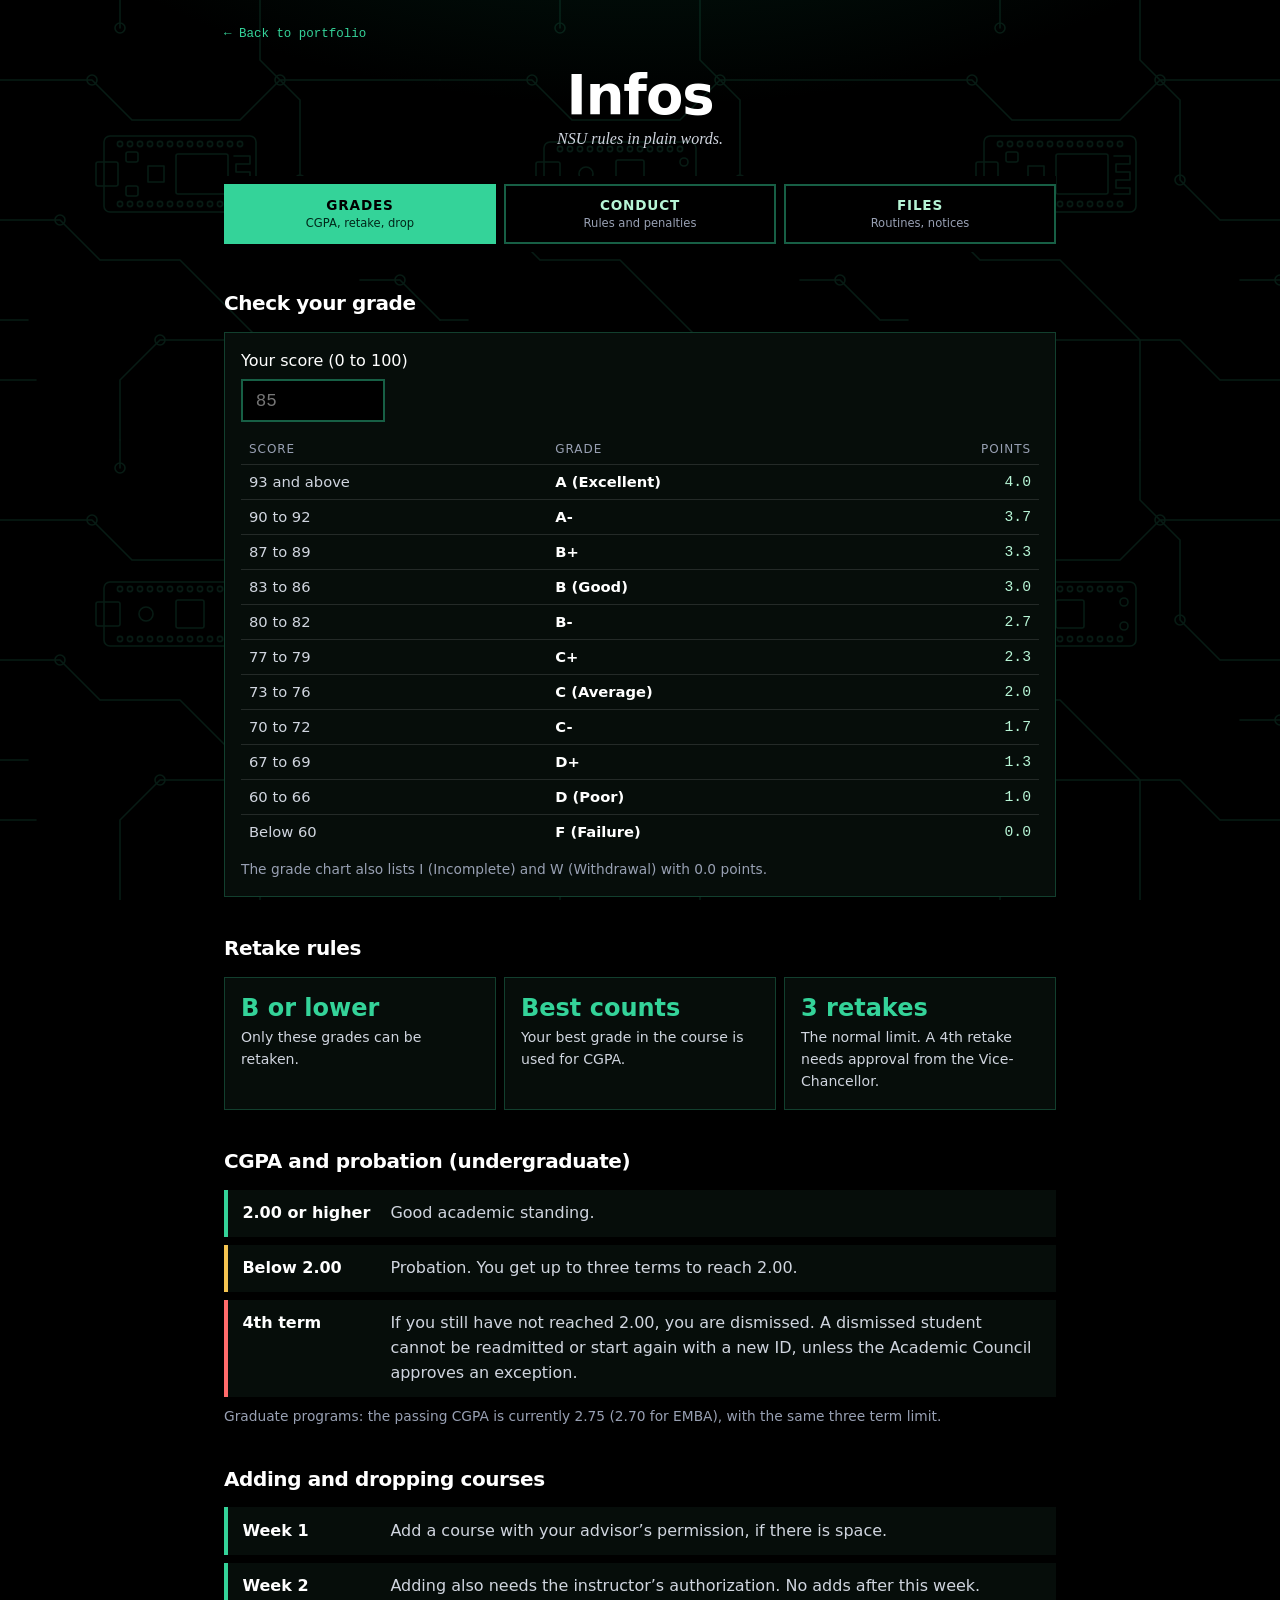
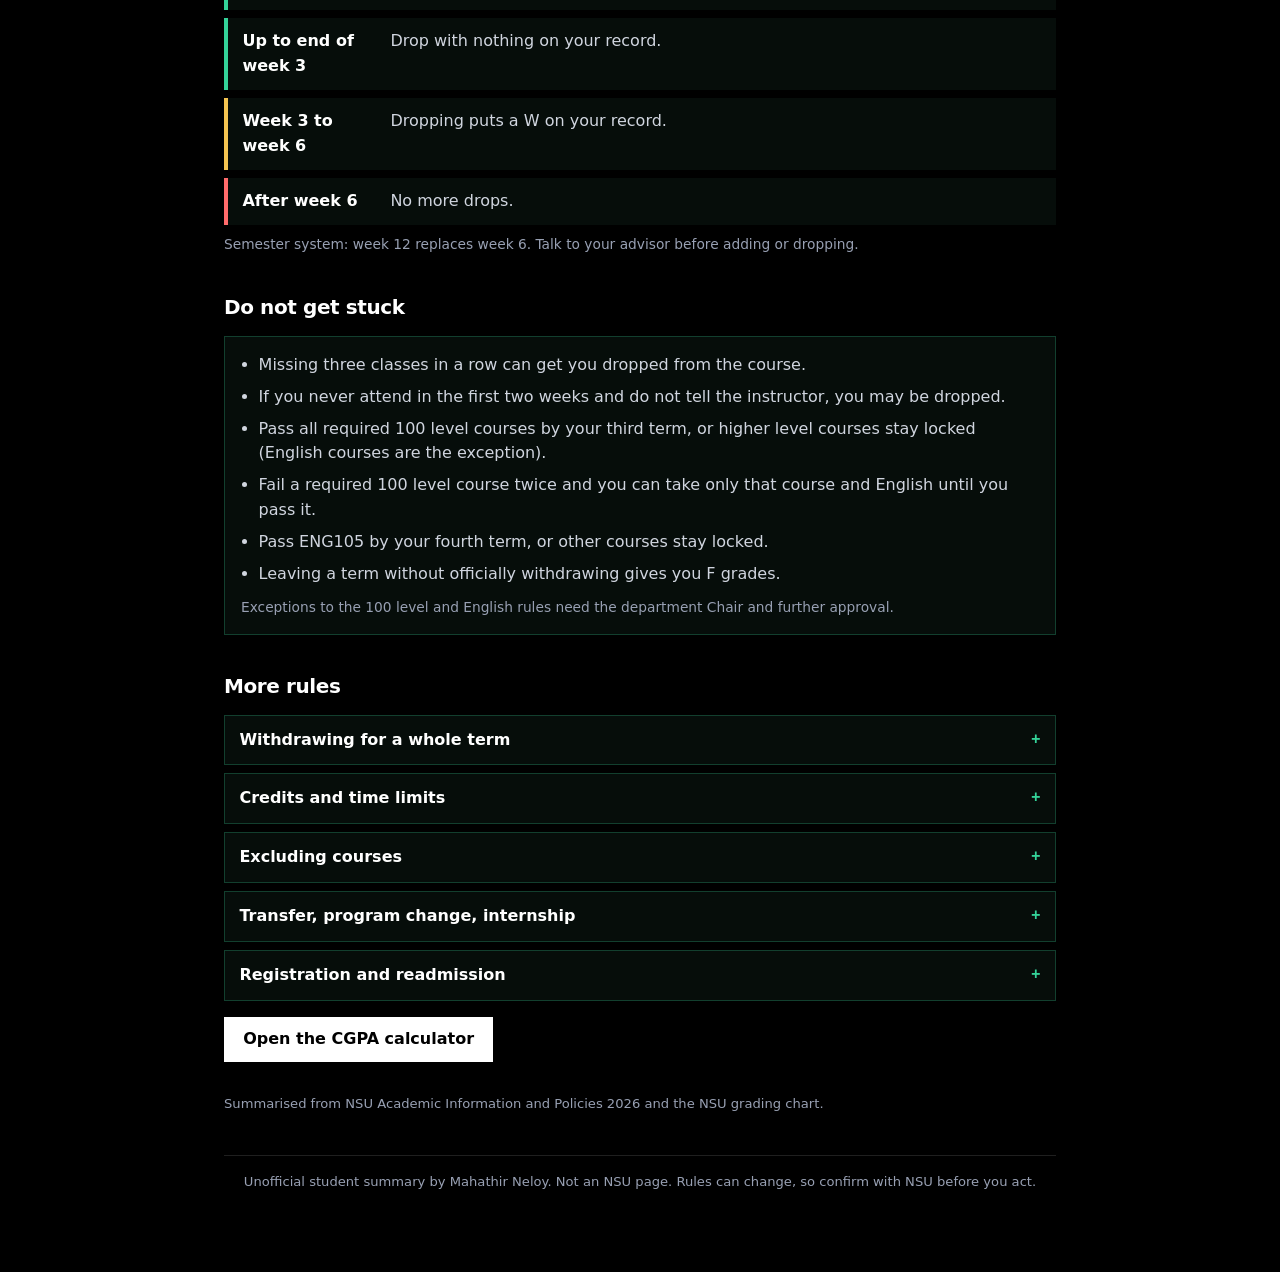
==== infos.html @ beae8916 "Add files via upload" ====
<!DOCTYPE html>
<html lang="en"><head><meta charset="UTF-8"><meta http-equiv="Content-Security-Policy" content="default-src 'self'; script-src 'self' 'unsafe-inline'; style-src 'self' 'unsafe-inline' https://fonts.googleapis.com; font-src https://fonts.gstatic.com; img-src 'self' data: blob:; connect-src 'self'; base-uri 'self'; form-action 'self'; object-src 'none'"><meta name="referrer" content="strict-origin-when-cross-origin"><script>if(top!==self){try{top.location.href=self.location.href}catch(e){document.documentElement.style.display='none'}}</script><meta name="viewport" content="width=device-width, initial-scale=1.0, viewport-fit=cover">
<title>NSU Grading, Retake Policy &amp; Code of Conduct | Infos</title>
<meta name="description" content="NSU grading system, retake policy, probation, course drop rules and the student Code of Conduct in plain words. Unofficial student summary.">
<link rel="canonical" href="https://mahathirjneloy.github.io/infos.html"><meta property="og:type" content="website"><meta property="og:url" content="https://mahathirjneloy.github.io/infos.html"><meta property="og:title" content="Infos | Mahathir Neloy"><meta property="og:description" content="NSU grading system, retake policy, probation, course drop rules and the student Code of Conduct in plain words. Unofficial student summary.">
<link rel="icon" type="image/svg+xml" href="data:image/svg+xml,<svg xmlns='http://www.w3.org/2000/svg' viewBox='0 0 32 32'><rect width='32' height='32' rx='9' fill='%23000'/><rect x='1' y='1' width='30' height='30' rx='8' fill='none' stroke='%2310b981' stroke-width='2'/><text x='16' y='21' font-family='system-ui,sans-serif' font-weight='700' font-size='12' fill='%23b7f5d6' text-anchor='middle'>MJ</text></svg>">
<link rel="preconnect" href="https://fonts.googleapis.com"><link rel="preconnect" href="https://fonts.gstatic.com" crossorigin>
<link rel="preload" as="style" href="https://fonts.googleapis.com/css2?family=Outfit:wght@300;400;500;600&family=JetBrains+Mono:wght@400;500&display=swap" onload="this.onload=null;this.rel='stylesheet'"><noscript><link rel="stylesheet" href="https://fonts.googleapis.com/css2?family=Outfit:wght@300;400;500;600&family=JetBrains+Mono:wght@400;500&display=swap"></noscript>
<style>
:root{--b1:#b7f5d6;--b3:#34d399;--line:rgba(255,255,255,.12);--mut:#98a0b3;--txt:#d0d5df;--mono:'JetBrains Mono',monospace}
*{box-sizing:border-box;margin:0}
[hidden]{display:none!important}
body{background:#000;color:var(--txt);font-family:'Outfit',system-ui,sans-serif;min-height:100vh;line-height:1.55;padding:1.25rem max(1rem,env(safe-area-inset-right)) 5rem max(1rem,env(safe-area-inset-left));background-image:radial-gradient(60rem 30rem at 50% -8%,rgba(5,66,44,.5),transparent 70%)}
.wrap{width:100%;max-width:52rem;margin:0 auto}
a{color:var(--b3)}
.back{display:inline-block;font:.78rem var(--mono);text-decoration:none}
header{text-align:center;margin:1.25rem 0 1.5rem}
h1{font-size:clamp(2.2rem,8vw,3.4rem);color:#fff;line-height:1.15}
h2{font-size:1.25rem;color:#fff;margin:2.25rem 0 .8rem}
h3{font-size:.95rem;color:#fff}
.menu{display:grid;grid-template-columns:repeat(3,minmax(0,1fr));gap:.5rem;position:sticky;top:0;z-index:20;background:#000;padding:.5rem 0}
.menu a{display:flex;flex-direction:column;align-items:center;text-align:center;gap:.15rem;padding:.7rem .3rem;border:2px solid rgba(52,211,153,.45);text-decoration:none;color:var(--b1)}
.menu b{font:700 .85rem var(--hd,system-ui);text-transform:uppercase;letter-spacing:.06em}
.menu small{font-size:.72rem;line-height:1.3;color:var(--mut)}
.menu a[aria-current="true"]{background:var(--b3);border-color:var(--b3);color:#000}
.menu a[aria-current="true"] small{color:#00281a}
.sec{scroll-margin-top:6rem}
.block{background:#060d0a;border:1px solid rgba(52,211,153,.25);padding:1rem}
.src{margin-top:2rem;font-size:.82rem;color:var(--mut)}
.small{font-size:.86rem;color:var(--mut);margin-top:.6rem}
.check{display:flex;flex-wrap:wrap;align-items:center;justify-content:space-between;gap:.8rem}
.check label{display:flex;flex-direction:column;gap:.35rem;font-weight:500;color:#fff}
.check input,#find{background:#000;color:#fff;border:2px solid rgba(52,211,153,.45);padding:.6rem .8rem;font:500 1.1rem var(--mono);width:9rem;outline:0}
.check output{font:700 2.4rem var(--hd,system-ui);color:var(--b3);min-height:3.6rem;text-align:right}
.check output small{display:block;font:500 .85rem var(--mono);color:var(--mut)}
table{width:100%;border-collapse:collapse;margin-top:.75rem;font-size:.92rem}
th{text-align:left;font-weight:500;color:var(--mut);font-size:.75rem;text-transform:uppercase;letter-spacing:.08em;padding:.35rem .5rem}
td{padding:.35rem .5rem;border-top:1px solid var(--line)}
td:nth-child(2){font-weight:600;color:#fff}th:last-child,td:last-child{text-align:right}td:last-child{color:var(--b1);font-family:var(--mono)}
tr.hit td{background:rgba(52,211,153,.22)}
.trio{display:grid;grid-template-columns:repeat(3,minmax(0,1fr));gap:.5rem}
.trio div{display:flex;flex-direction:column;gap:.3rem}
.trio b{font:700 1.5rem/1.2 var(--hd,system-ui);color:var(--b3)}
.trio span{font-size:.88rem}
.steps{list-style:none;padding:0;display:grid;gap:.5rem}
.steps li{display:grid;grid-template-columns:8.5rem minmax(0,1fr);gap:.75rem;padding:.7rem .9rem;background:#060d0a;border-left:4px solid var(--b3)}
.steps li.warn{border-left-color:#f5c451}.steps li.stop{border-left-color:#ff6b6b}
.steps b{color:#fff;font-weight:600}
ul.plain{padding-left:1.1rem;display:grid;gap:.45rem}
details{border:1px solid rgba(52,211,153,.25);background:#060d0a;margin-top:.5rem}
summary{cursor:pointer;padding:.75rem .9rem;color:#fff;font-weight:600;list-style:none;display:flex;justify-content:space-between;gap:1rem}
summary::-webkit-details-marker{display:none}
summary::after{content:'+';color:var(--b3);font-family:var(--mono)}
details[open]>summary::after{content:'\2212'}
.in{padding:0 .9rem .9rem}
.rule{padding:.7rem 0;border-top:1px solid var(--line)}
.rule p{color:#fff;font-size:.93rem}
.pen{display:flex;flex-wrap:wrap;gap:.35rem;margin-top:.4rem}
.pen span{font-size:.8rem;padding:.15rem .5rem;border:1px solid var(--line);background:#000}
.pen i{font-style:normal;color:var(--b3);font-family:var(--mono);font-size:.72rem;margin-right:.35rem}
.pen .ex{border-color:#ff6b6b;color:#ffb3b3}
#find{width:100%;font-size:16px;margin-top:1rem}
.grouph{font-size:.78rem;text-transform:uppercase;letter-spacing:.12em;color:var(--b3);margin:1.4rem 0 .1rem}
.file{display:flex;justify-content:space-between;align-items:center;gap:1rem;padding:.9rem 1rem;margin-top:.5rem;text-decoration:none;color:inherit}
.file b{display:block;color:#fff;overflow-wrap:anywhere}
.file small{color:var(--mut);font:.75rem var(--mono)}
.file em{font-style:normal;color:var(--b3);font-weight:600;white-space:nowrap}
.go2{display:inline-block;margin-top:1rem;padding:.65rem 1.2rem;background:#fff;color:#000;font-weight:700;text-decoration:none}
footer{margin-top:2.5rem;padding-top:1rem;border-top:1px solid var(--line);font-size:.82rem;color:var(--mut);text-align:center}
@media(max-width:560px){.trio{grid-template-columns:1fr}.steps li{grid-template-columns:1fr;gap:.1rem}.menu small{display:none}}
</style><link rel="stylesheet" href="theme.css"><link rel="preload" as="style" href="https://fonts.googleapis.com/css2?family=Montserrat:wght@500;700;800&family=Noto+Serif:ital,wght@1,400&display=swap" onload="this.onload=null;this.rel='stylesheet'"><noscript><link rel="stylesheet" href="https://fonts.googleapis.com/css2?family=Montserrat:wght@500;700;800&family=Noto+Serif:ital,wght@1,400&display=swap"></noscript><style id="totop-css">#totop{position:fixed;right:max(1.25rem,env(safe-area-inset-right));bottom:max(1.25rem,env(safe-area-inset-bottom));z-index:50;width:2.9rem;height:2.9rem;display:flex;align-items:center;justify-content:center;padding:0;background:#060d0a;color:#b7f5d6;border:2px solid rgba(52,211,153,.6);cursor:pointer;opacity:0;visibility:hidden;transform:translateY(10px);transition:opacity .25s,transform .25s,visibility .25s,background .2s,color .2s,border-color .2s}#totop.on{opacity:1;visibility:visible;transform:none}#totop:hover,#totop:focus-visible{background:#34d399;border-color:#34d399;color:#000;outline:none}#totop svg{width:1.2rem;height:1.2rem;display:block}</style><meta name="generator" content="infos-1"></head><body>
<div class="wrap">
<a class="back" href="index.html">&larr; Back to portfolio</a>
<header><h1>Infos</h1><p>NSU rules in plain words.</p></header>
<nav class="menu" aria-label="Choose a topic"><a href="#grades"><b>Grades</b><small>CGPA, retake, drop</small></a><a href="#conduct"><b>Conduct</b><small>Rules and penalties</small></a><a href="#files"><b>Files</b><small>Routines, notices</small></a></nav>
<main><section class="sec" id="grades"><h2>Check your grade</h2><div class="block"><div class="check"><label>Your score (0 to 100)<input id="score" type="number" inputmode="numeric" min="0" max="100" step="1" placeholder="85"></label><output id="out" for="score"></output></div><table id="gt"><thead><tr><th>Score</th><th>Grade</th><th>Points</th></tr></thead><tbody><tr data-min="93"><td>93 and above</td><td>A (Excellent)</td><td>4.0</td></tr><tr data-min="90"><td>90 to 92</td><td>A-</td><td>3.7</td></tr><tr data-min="87"><td>87 to 89</td><td>B+</td><td>3.3</td></tr><tr data-min="83"><td>83 to 86</td><td>B (Good)</td><td>3.0</td></tr><tr data-min="80"><td>80 to 82</td><td>B-</td><td>2.7</td></tr><tr data-min="77"><td>77 to 79</td><td>C+</td><td>2.3</td></tr><tr data-min="73"><td>73 to 76</td><td>C (Average)</td><td>2.0</td></tr><tr data-min="70"><td>70 to 72</td><td>C-</td><td>1.7</td></tr><tr data-min="67"><td>67 to 69</td><td>D+</td><td>1.3</td></tr><tr data-min="60"><td>60 to 66</td><td>D (Poor)</td><td>1.0</td></tr><tr data-min="0"><td>Below 60</td><td>F (Failure)</td><td>0.0</td></tr></tbody></table><p class="small">The grade chart also lists I (Incomplete) and W (Withdrawal) with 0.0 points.</p></div><h2>Retake rules</h2><div class="trio"><div class="block"><b>B or lower</b><span>Only these grades can be retaken.</span></div><div class="block"><b>Best counts</b><span>Your best grade in the course is used for CGPA.</span></div><div class="block"><b>3 retakes</b><span>The normal limit. A 4th retake needs approval from the Vice-Chancellor.</span></div></div><h2>CGPA and probation (undergraduate)</h2><ul class="steps"><li><b>2.00 or higher</b><span>Good academic standing.</span></li><li class="warn"><b>Below 2.00</b><span>Probation. You get up to three terms to reach 2.00.</span></li><li class="stop"><b>4th term</b><span>If you still have not reached 2.00, you are dismissed. A dismissed student cannot be readmitted or start again with a new ID, unless the Academic Council approves an exception.</span></li></ul><p class="small">Graduate programs: the passing CGPA is currently 2.75 (2.70 for EMBA), with the same three term limit.</p><h2>Adding and dropping courses</h2><ul class="steps"><li><b>Week 1</b><span>Add a course with your advisor’s permission, if there is space.</span></li><li><b>Week 2</b><span>Adding also needs the instructor’s authorization. No adds after this week.</span></li><li><b>Up to end of week 3</b><span>Drop with nothing on your record.</span></li><li class="warn"><b>Week 3 to week 6</b><span>Dropping puts a W on your record.</span></li><li class="stop"><b>After week 6</b><span>No more drops.</span></li></ul><p class="small">Semester system: week 12 replaces week 6. Talk to your advisor before adding or dropping.</p><h2>Do not get stuck</h2><div class="block"><ul class="plain"><li>Missing three classes in a row can get you dropped from the course.</li><li>If you never attend in the first two weeks and do not tell the instructor, you may be dropped.</li><li>Pass all required 100 level courses by your third term, or higher level courses stay locked (English courses are the exception).</li><li>Fail a required 100 level course twice and you can take only that course and English until you pass it.</li><li>Pass ENG105 by your fourth term, or other courses stay locked.</li><li>Leaving a term without officially withdrawing gives you F grades.</li></ul><p class="small">Exceptions to the 100 level and English rules need the department Chair and further approval.</p></div><h2>More rules</h2><details><summary>Withdrawing for a whole term</summary><div class="in"><ul class="plain"><li>Contact the Office of the Registrar. Telling an instructor is not enough.</li><li>Not allowed after week 6 (week 12 in a semester), except for verified non-academic hardship approved by the department Chair.</li></ul></div></details><details><summary>Credits and time limits</summary><div class="in"><ul class="plain"><li>Full time: at least 12 credits per trimester (15 per semester).</li><li>Taking more than the regular load needs written permission.</li><li>Finish an undergraduate degree within 6 years and a graduate degree within 4. Exceptions need the Academic Council.</li><li>Class standing by credits earned: 0 to 30 Freshman, 31 to 60 Sophomore, 61 to 90 Junior, over 90 Senior.</li></ul></div></details><details><summary>Excluding courses</summary><div class="in"><ul class="plain"><li>Only after completing 80% of required credits.</li><li>Core courses cannot be excluded.</li><li>Not allowed for raising CGPA to avoid probation, change department or get financial aid.</li><li>After changing program, courses the new program does not require can be excluded.</li></ul></div></details><details><summary>Transfer, program change, internship</summary><div class="in"><ul class="plain"><li>Up to 50% of credit earned elsewhere can transfer, only for grade C or above. Transferred grades do not count in CGPA.</li><li>To change program, in general raise CGPA to 3.00 in 3 terms and complete 27 credits in your current program, then apply to the department Chair.</li><li>Internship needs at least 100 credits. No other courses during it.</li></ul></div></details><details><summary>Registration and readmission</summary><div class="in"><ul class="plain"><li>Late registration needs the department Chair’s permission and a late fee.</li><li>In good standing but missed two terms in a row without notice? You must apply for readmission.</li></ul></div></details><a class="go2" href="nsu.html">Open the CGPA calculator</a><p class="src">Summarised from NSU Academic Information and Policies 2026 and the NSU grading chart.</p></section>
<section class="sec" id="conduct"><h2>The penalties</h2><div class="block"><ul class="plain"><li><b>Verbal warning:</b> goes in your file.</li><li><b>Written warning + guardian called:</b> final warning, you and your guardian sign a bond.</li><li><b>Loss of privilege:</b> a service or activity is taken away for a while.</li><li><b>Fine</b>, and <b>restitution</b> (paying for damage or loss).</li><li><b>Disciplinary probation:</b> you keep studying, but another violation can bring harsher action. Awards or financial aid may be affected.</li><li><b>Suspension:</b> for example up to 2 semesters. A temporary one can start at once if someone is seen as a threat, and returning to campus during it can lead to dismissal or expulsion.</li><li><b>Expulsion:</b> permanent, needs Vice-Chancellor approval, and shows on your transcript.</li></ul></div><h2>What is not allowed</h2><p>Tap a topic. The labels show the penalty for the 1st, 2nd and 3rd time.</p><p class="small">These are guideline maximums. Past offences count, each case is judged separately, penalties can be reduced, and unlisted acts can still be punished.</p><input id="find" type="search" placeholder="Search: smoking, ID, plagiarism..." aria-label="Search the rules" hidden><p id="none" class="small" hidden>Nothing found. Try another word.</p><div class="grp2"><h3 class="grouph">Classes and exams</h3><details class="cat"><summary>Cheating, copying and plagiarism</summary><div class="in"><div class="rule"><p>Cheating, helping others cheat, faking data, plagiarism (also reusing your own old work without permission), or sharing and selling exams or assignments.</p><div class="pen"><span><i>1st</i>F for that work or the whole course, or sent to the Proctor, who decides</span></div></div><div class="rule"><p>Helping current students with assignments or exams for a course you already completed, paid or free (if sent to the Proctor).</p><div class="pen"><span><i>1st</i>Written warning + guardian called + fine up to BDT 20,000</span><span><i>2nd</i>Suspension + fine up to BDT 30,000</span></div></div></div></details><details class="cat"><summary>Disrupting university activities</summary><div class="in"><div class="rule"><p>Blocking or disturbing classes, exams, events or office work, on or off campus, including online.</p><div class="pen"><span><i>1st</i>Written warning + guardian called</span><span><i>2nd</i>Suspension</span><span class="ex"><i>3rd</i>Expulsion</span></div></div></div></details><details class="cat"><summary>Disobeying officials and restricted areas</summary><div class="in"><div class="rule"><p>Ignoring, resisting or arguing aggressively with a university official’s instructions.</p><div class="pen"><span><i>1st</i>Written warning + guardian called</span><span><i>2nd</i>Fine up to BDT 10,000</span><span><i>3rd</i>Suspension</span></div></div><div class="rule"><p>Entering places you are not allowed in, such as faculty or staff areas, or another gender’s lounge or toilet.</p><div class="pen"><span><i>1st</i>Written warning</span><span><i>2nd</i>Fine up to BDT 10,000</span><span><i>3rd</i>Suspension</span></div></div></div></details></div><div class="grp2"><h3 class="grouph">Respect and online behaviour</h3><details class="cat"><summary>Sexual harassment</summary><div class="in"><div class="rule"><p>Unwanted advances or touching, sexual comments, jokes, rumours, messages or material, in person or online.</p><div class="pen"><span><i>1st</i>Guardian called + suspension (extreme cases: handed to law enforcement)</span><span class="ex"><i>2nd</i>Expulsion</span></div></div><div class="rule"><p>Secretly recording private talk or body parts to threaten someone.</p><div class="pen"><span><i>1st</i>Guardian called + suspension (extreme cases: handed to law enforcement)</span></div></div></div></details><details class="cat"><summary>Physical abuse</summary><div class="in"><div class="rule"><p>Hitting, pushing, restraining, raising a fist or otherwise hurting or threatening someone physically.</p><div class="pen"><span><i>1st</i>Guardian called + suspension</span><span class="ex"><i>2nd</i>Expulsion</span></div></div></div></details><details class="cat"><summary>Threats and pressure</summary><div class="in"><div class="rule"><p>Threats or undue pressure (including on social media), gathering support for rebellious activity, or disrupting NSU by force.</p><div class="pen"><span><i>1st</i>Guardian called + suspension</span><span class="ex"><i>2nd</i>Expulsion</span></div></div></div></details><details class="cat"><summary>Intolerance</summary><div class="in"><div class="rule"><p>Serious disrespect over gender, race, religion, class, politics, caste or position.</p><div class="pen"><span><i>1st</i>Written warning + guardian called</span><span><i>2nd</i>Suspension</span><span class="ex"><i>3rd</i>Expulsion</span></div></div></div></details><details class="cat"><summary>Indecency, abusive language and cruelty</summary><div class="in"><div class="rule"><p>Offensive or obscene language or pictures, trolling, stalking, cyber-bullying.</p><div class="pen"><span><i>1st</i>Written warning</span><span><i>2nd</i>Fine up to BDT 5,000</span><span><i>3rd</i>Suspension</span></div></div><div class="rule"><p>Sexual behaviour or public displays of affection on campus.</p><div class="pen"><span><i>1st</i>Suspension</span><span class="ex"><i>2nd</i>Expulsion</span></div></div><div class="rule"><p>Indecent exposure.</p><div class="pen"><span><i>1st</i>Verbal warning</span><span><i>2nd</i>Written warning</span><span><i>3rd</i>Fine up to BDT 5,000</span></div></div><div class="rule"><p>Cruelty to people or animals.</p><div class="pen"><span><i>1st</i>Written warning</span><span><i>2nd</i>Suspension</span><span class="ex"><i>3rd</i>Expulsion</span></div></div></div></details><details class="cat"><summary>Posts about NSU, its name and money collection</summary><div class="in"><div class="rule"><p>Trying to damage NSU’s reputation or disrupt it, online or offline.</p><div class="pen"><span class="ex"><i>1st</i>Expulsion</span></div></div><div class="rule"><p>Spreading messages that defame, demean or provoke members of the university.</p><div class="pen"><span><i>1st</i>Suspension</span><span class="ex"><i>2nd</i>Expulsion</span></div></div><div class="rule"><p>Public social media posts or comments that demean faculty, officials or NSU.</p><div class="pen"><span><i>1st</i>Suspension + fine up to BDT 10,000</span><span><i>2nd</i>Suspension + fine up to BDT 20,000</span><span class="ex"><i>3rd</i>Expulsion</span></div></div><div class="rule"><p>Using NSU’s name or logo in a way that benefits students or alumni, without approval.</p><div class="pen"><span><i>1st</i>Suspension + pay back losses</span><span class="ex"><i>2nd</i>Expulsion</span></div></div><div class="rule"><p>Collecting money or donations from students, alumni or staff without written approval.</p><div class="pen"><span><i>1st</i>Suspension + pay back losses</span><span class="ex"><i>2nd</i>Expulsion</span></div></div><div class="rule"><p>Supporting extremism, terrorism or activity against the state and its laws.</p><div class="pen"><span class="ex"><i>1st</i>Expulsion + handed to law enforcement</span></div></div></div></details><details class="cat"><summary>Leaks and interference</summary><div class="in"><div class="rule"><p>Sharing or posting leaked or unofficial announcements and documents that NSU has not officially shared with students.</p><div class="pen"><span><i>1st</i>Suspension</span><span class="ex"><i>2nd</i>Expulsion</span></div></div><div class="rule"><p>Interfering with the admission process.</p><div class="pen"><span><i>1st</i>Suspension</span><span class="ex"><i>2nd</i>Expulsion</span></div></div></div></details></div><div class="grp2"><h3 class="grouph">Safety and substances</h3><details class="cat"><summary>Smoking and vaping</summary><div class="in"><div class="rule"><p>Smoking or vaping on campus.</p><div class="pen"><span><i>1st</i>Fine BDT 500</span><span><i>2nd</i>Fine BDT 3,000 + written warning</span><span><i>3rd</i>Suspension</span></div></div><div class="rule"><p>Carrying cigarettes, vapes or things that can start a fire.</p><div class="pen"><span><i>1st</i>Item seized + verbal warning</span><span><i>2nd</i>Written warning + guardian called</span></div></div><div class="rule"><p>Smoking close to campus.</p><div class="pen"><span><i>1st</i>Verbal warning</span><span><i>2nd</i>Written warning</span><span><i>3rd</i>Fine BDT 500</span></div></div></div></details><details class="cat"><summary>Drugs and alcohol</summary><div class="in"><div class="rule"><p>Drinking or using drugs on campus.</p><div class="pen"><span class="ex"><i>1st</i>Expulsion</span></div></div><div class="rule"><p>Being on campus under the influence.</p><div class="pen"><span><i>1st</i>Fine up to BDT 25,000 + guardian called + suspension</span><span class="ex"><i>2nd</i>Expulsion</span></div></div><div class="rule"><p>Making, selling, delivering or having them (extreme cases: handed to law enforcement).</p><div class="pen"><span><i>1st</i>Guardian called + suspension</span><span class="ex"><i>2nd</i>Expulsion</span></div></div></div></details><details class="cat"><summary>Weapons, explosives and fire items</summary><div class="in"><div class="rule"><p>Using firearms, explosives, hazardous chemicals or unauthorised fireworks.</p><div class="pen"><span class="ex"><i>1st</i>Expulsion + item seized</span></div></div><div class="rule"><p>Having arms, explosives, fireworks or hazardous chemicals.</p><div class="pen"><span><i>1st</i>Guardian called + suspension + item seized</span><span class="ex"><i>2nd</i>Expulsion</span></div></div><div class="rule"><p>Having knives, sharp objects, sticks or anything that can injure (severe cases: handed to law enforcement). Lighters and matches are also banned items.</p><div class="pen"><span><i>1st</i>Written warning + guardian called + item seized</span><span><i>2nd</i>Suspension</span><span class="ex"><i>3rd</i>Expulsion</span></div></div></div></details><details class="cat"><summary>Night stay</summary><div class="in"><div class="rule"><p>Staying late at night without permission from the Vice-Chancellor’s office and parents’ consent.</p><div class="pen"><span><i>1st</i>Guardian called + suspension</span><span class="ex"><i>2nd</i>Expulsion</span></div></div></div></details></div><div class="grp2"><h3 class="grouph">ID card, security and honesty</h3><details class="cat"><summary>ID card attendance</summary><div class="in"><div class="rule"><p>Giving proxy attendance for an absent student.</p><div class="pen"><span><i>1st</i>Fine up to BDT 5,000 + written warning</span><span><i>2nd</i>Guardian called + suspension</span><span class="ex"><i>3rd</i>Expulsion</span></div></div><div class="rule"><p>Handing your ID to someone for proxy attendance.</p><div class="pen"><span><i>1st</i>Fine up to BDT 10,000 + written warning</span><span class="ex"><i>2nd</i>Expulsion</span></div></div></div></details><details class="cat"><summary>Fake or shared ID</summary><div class="in"><div class="rule"><p>Duplicating your own ID.</p><div class="pen"><span><i>1st</i>Fine up to BDT 10,000</span><span><i>2nd</i>Guardian called + suspension</span></div></div><div class="rule"><p>Helping an outsider get in.</p><div class="pen"><span><i>1st</i>Fine up to BDT 25,000 (outsider handed to law enforcement)</span><span><i>2nd</i>Guardian called + suspension</span></div></div><div class="rule"><p>Making an ID so an outsider can get in.</p><div class="pen"><span><i>1st</i>Fine up to BDT 35,000 (outsider handed to law enforcement)</span><span><i>2nd</i>Guardian called + suspension</span></div></div><div class="rule"><p>Helping another current student get in unlawfully.</p><div class="pen"><span><i>1st</i>Fine up to BDT 5,000</span><span><i>2nd</i>Written warning</span><span><i>3rd</i>Guardian called + suspension</span></div></div><div class="rule"><p>Making an ID for another current student to get in.</p><div class="pen"><span><i>1st</i>Fine up to BDT 25,000</span><span><i>2nd</i>Written warning</span><span><i>3rd</i>Guardian called + suspension</span></div></div><div class="rule"><p>Renting your ID, original or copy.</p><div class="pen"><span class="ex"><i>1st</i>Expulsion</span></div></div></div></details><details class="cat"><summary>Security checks and parking</summary><div class="in"><div class="rule"><p>Refusing security checks, misbehaving, or not showing your ID or parking card.</p><div class="pen"><span><i>1st</i>Verbal warning</span><span><i>2nd</i>Written warning + guardian called</span><span><i>3rd</i>Suspension</span></div></div><div class="rule"><p>Breaking parking or speed rules, or misbehaving in the parking area.</p><div class="pen"><span><i>1st</i>Fine BDT 100 + parking card held 3 days</span><span><i>2nd</i>Written warning</span><span><i>3rd</i>Guardian called</span></div></div><div class="rule"><p>Trying to bring unauthorised visitors in through parking.</p><div class="pen"><span><i>1st</i>Fine up to BDT 25,000</span><span><i>2nd</i>Suspension</span><span class="ex"><i>3rd</i>Expulsion</span></div></div></div></details><details class="cat"><summary>Lies and forgery</summary><div class="in"><div class="rule"><p>Forging or misusing university documents, records or funds.</p><div class="pen"><span class="ex"><i>1st</i>Expulsion + pay back losses</span></div></div><div class="rule"><p>False statements or complaints against others.</p><div class="pen"><span><i>1st</i>Guardian called + suspension</span><span class="ex"><i>2nd</i>Expulsion</span></div></div><div class="rule"><p>Fake guardian, fake medical papers or other false information.</p><div class="pen"><span><i>1st</i>Fine up to BDT 25,000 + guardian called</span><span><i>2nd</i>Suspension</span><span class="ex"><i>3rd</i>Expulsion</span></div></div><div class="rule"><p>False information on academic matters, or falsifying academic data.</p><div class="pen"><span><i>1st</i>Guardian called + suspension</span><span class="ex"><i>2nd</i>Expulsion</span></div></div></div></details></div><div class="grp2"><h3 class="grouph">Property and money</h3><details class="cat"><summary>Property damage and hacking</summary><div class="in"><div class="rule"><p>Arson, or damaging property wilfully, maliciously or through negligence.</p><div class="pen"><span class="ex"><i>1st</i>Expulsion + pay for damage</span></div></div><div class="rule"><p>Reckless behaviour that damages property.</p><div class="pen"><span><i>1st</i>Guardian called + suspension + pay for damage + fine of double the value</span><span class="ex"><i>2nd</i>Expulsion + pay for damage</span></div></div><div class="rule"><p>Tampering with lifts, locks or equipment, or hacking NSU servers, sites, online classes or social pages.</p><div class="pen"><span><i>1st</i>Guardian called + written warning + pay for damage + fine of double the value</span><span><i>2nd</i>Suspension + pay for damage + fine of double the value</span></div></div></div></details><details class="cat"><summary>Theft</summary><div class="in"><div class="rule"><p>Misusing university money, equipment, materials or facilities.</p><div class="pen"><span class="ex"><i>1st</i>Expulsion + pay it back</span></div></div><div class="rule"><p>Having, storing or moving stolen goods.</p><div class="pen"><span><i>1st</i>Suspension + pay it back + fine of double the value</span><span class="ex"><i>2nd</i>Expulsion + pay it back</span></div></div><div class="rule"><p>Helping steal or hide university property.</p><div class="pen"><span><i>1st</i>Guardian called + suspension + fine of double the value</span><span class="ex"><i>2nd</i>Expulsion + pay it back</span></div></div><div class="rule"><p>Misusing sponsor or club money, or hiding the accounts.</p><div class="pen"><span><i>1st</i>Suspension + pay it back + fine of double the amount</span><span class="ex"><i>2nd</i>Expulsion + pay it back</span></div></div></div></details></div><div class="grp2"><h3 class="grouph">Clubs, events and TAs</h3><details class="cat"><summary>Promotions and sponsors</summary><div class="in"><div class="rule"><p>Promoting a business, commercial activity or cause without Proctor’s Office approval.</p><div class="pen"><span><i>1st</i>Written warning + fine up to BDT 100,000</span><span><i>2nd</i>Suspension</span><span class="ex"><i>3rd</i>Expulsion</span></div></div><div class="rule"><p>Ignoring the approved size or display area.</p><div class="pen"><span><i>1st</i>Written warning</span><span><i>2nd</i>Fine up to BDT 5,000</span><span><i>3rd</i>Fine up to BDT 10,000</span></div></div><div class="rule"><p>Club promotion without approval, or promotion that disturbs learning.</p><div class="pen"><span><i>1st</i>Proctor’s Office and Vice-Chancellor decide</span></div></div></div></details><details class="cat"><summary>Student clubs</summary><div class="in"><div class="rule"><p>Breaking university policy, or wrong or unapproved promotional material.</p><div class="pen"><span><i>1st</i>Proctor’s Office and Vice-Chancellor decide</span><span><i>2nd</i>Club suspended for one semester</span><span><i>3rd</i>Club suspended for one year</span></div></div><div class="rule"><p>A member who does not meet NSU requirements.</p><div class="pen"><span><i>1st</i>Written warning + fine up to BDT 10,000</span><span><i>2nd</i>Removed from the club</span><span><i>3rd</i>Banned from all clubs</span></div></div><div class="rule"><p>Former members or non members using the club room or joining activities.</p><div class="pen"><span><i>1st</i>Written warning + fine up to BDT 10,000</span><span><i>2nd</i>Banned from all clubs</span></div></div><div class="rule"><p>Members helping them get in or take part.</p><div class="pen"><span><i>1st</i>Written warning + fine up to BDT 10,000 + membership cancelled</span><span><i>2nd</i>Banned from all clubs</span><span><i>3rd</i>Club suspended for one semester + banned from all clubs</span></div></div><div class="rule"><p>Keeping the club room or event areas dirty.</p><div class="pen"><span><i>1st</i>Written warning</span><span><i>2nd</i>Those responsible and club leaders removed + club suspended for one semester</span><span><i>3rd</i>Club suspended for one year</span></div></div><div class="rule"><p>Leaving rubbish or used promo material after an event.</p><div class="pen"><span><i>1st</i>Written warning + fine up to BDT 1,000</span><span><i>2nd</i>Those responsible and club leaders removed + club suspended for one semester</span><span><i>3rd</i>Banned from all clubs</span></div></div><div class="rule"><p>Covering club room windows or doors.</p><div class="pen"><span><i>1st</i>Written warning</span><span><i>2nd</i>Club suspended for one semester</span><span><i>3rd</i>Club suspended for one year</span></div></div><div class="rule"><p>Offering membership to students on academic probation or with CGPA under 2.5.</p><div class="pen"><span><i>1st</i>Written warning</span><span><i>2nd</i>Those responsible and club leaders removed + club suspended for one semester</span><span><i>3rd</i>Club suspended for one year</span></div></div></div></details><details class="cat"><summary>Teaching assistants and consent forms</summary><div class="in"><div class="rule"><p>A TA doing unauthorised work or treating a student unfairly.</p><div class="pen"><span><i>1st</i>Written warning or TA contract ended</span><span><i>2nd</i>Suspension</span><span class="ex"><i>3rd</i>Expulsion</span></div></div><div class="rule"><p>Publicly complaining or causing unrest about something you agreed to on an official consent form.</p><div class="pen"><span><i>1st</i>Suspension</span><span class="ex"><i>2nd</i>Expulsion</span></div></div></div></details></div><h2>If something happens</h2><ul class="steps"><li><b>Complain</b><span>Go to the Proctor’s Office and file a written complaint on their form, or email the Proctor or an assistant proctor.</span></li><li><b>Notice</b><span>The accused student and guardian are told the charges in writing, in advance.</span></li><li><b>Hearing</b><span>You can explain and bring evidence and witnesses. Unknown witnesses do not count. If you do not appear, the case can be heard without you.</span></li><li class="warn"><b>Review</b><span>Apply in writing with your reasons within 10 calendar days of the decision notice. The Disciplinary Committee’s review decision is final.</span></li></ul><p class="src">Summarised from the NSU Code of Conduct for Students (2021 copy).</p></section>
<section class="sec" id="files"><h2>Routines and notices</h2><div id="list"></div><p id="empty" class="block" hidden>Nothing here yet.</p></section></main>
<footer>Unofficial student summary by Mahathir Neloy. Not an NSU page. Rules can change, so confirm with NSU before you act.</footer>
</div>
<script src="updates-data.js"></script>
<script>
(function(){
function $(i){return document.getElementById(i)}
function all(q){return Array.prototype.slice.call(document.querySelectorAll(q))}
var ids=['grades','conduct','files'];
function show(){var h=location.hash.slice(1);if(ids.indexOf(h)<0)h='grades';
 ids.forEach(function(i){$(i).hidden=i!==h});
 all('.menu a').forEach(function(a){a.setAttribute('aria-current',a.hash==='#'+h?'true':'false')})}
all('.menu a').forEach(function(a){a.addEventListener('click',function(ev){ev.preventDefault();history.replaceState(null,'',a.hash);show();scrollTo(0,0)})});
addEventListener('hashchange',show);show();
var rows=all('#gt tbody tr');
$('score').addEventListener('input',function(){var v=this.value,n=Number(v),o=$('out');o.textContent='';rows.forEach(function(r){r.className=''});
 if(v==='')return;var s=document.createElement('small');
 if(!(n>=0&&n<=100)||n%1){s.textContent='Enter a whole number, 0 to 100';o.appendChild(s);return}
 for(var i=0;i<rows.length;i++){if(n>=+rows[i].getAttribute('data-min')){var c=rows[i].cells;rows[i].className='hit';o.textContent=c[1].textContent.split(' ')[0];s.textContent=c[2].textContent+' points';o.appendChild(s);break}}});
var find=$('find');find.hidden=false;
find.addEventListener('input',function(){var q=find.value.trim().toLowerCase(),any=false;
 all('.cat').forEach(function(d){var head=d.querySelector('summary').textContent.toLowerCase().indexOf(q)>=0,hit=false;
  Array.prototype.forEach.call(d.querySelectorAll('.rule'),function(r){var m=!q||head||r.textContent.toLowerCase().indexOf(q)>=0;r.hidden=!m;if(m)hit=true});
  d.hidden=!hit;d.open=!!q&&hit;if(hit)any=true});
 all('.grp2').forEach(function(g){g.hidden=!g.querySelector('.cat:not([hidden])')});
 $('none').hidden=any});
var M=['Jan','Feb','Mar','Apr','May','Jun','Jul','Aug','Sep','Oct','Nov','Dec'];
var D=(window.UPDATES||[]).slice().sort(function(a,b){var x=a.d||'',y=b.d||'';return x<y?1:x>y?-1:0});
D.forEach(function(x){var u=x.u&&/^(https?:|[^:]*$)/i.test(x.u)?x.u:'',r=document.createElement(u?'a':'div');r.className='file block';
 if(u){r.href=u;r.target='_blank';r.rel='noopener noreferrer'}
 var l=document.createElement('span'),t=document.createElement('b'),d=document.createElement('small'),p=String(x.d||'').split('-');
 t.textContent=x.t||'';d.textContent=p.length===3&&M[p[1]-1]?(+p[2])+' '+M[p[1]-1]+' '+p[0]:'';l.appendChild(t);l.appendChild(d);r.appendChild(l);
 if(u){var o=document.createElement('em');o.textContent='Open \u2192';r.appendChild(o)}$('list').appendChild(r)});
$('empty').hidden=D.length>0;
})();
</script>
<button id="totop" type="button" aria-label="Back to top"><svg viewBox="0 0 24 24" fill="none" stroke="currentColor" stroke-width="2.4" stroke-linecap="round" stroke-linejoin="round" aria-hidden="true"><path d="M12 19V5M5 12l7-7 7 7"/></svg></button><script>(function(){var b=document.getElementById("totop");if(!b)return;var p=false;function u(){p=false;b.classList.toggle("on",(window.scrollY||document.documentElement.scrollTop)>500)}addEventListener("scroll",function(){if(!p){p=true;requestAnimationFrame(u)}},{passive:true});u();b.addEventListener("click",function(){var r=matchMedia("(prefers-reduced-motion:reduce)").matches;window.scrollTo({top:0,behavior:r?"auto":"smooth"});b.blur()})})();</script>
</body></html>
---- theme.css ----
/* ===== Green low-poly theme (inspired by the Cloco design) ===== */
:root{--hd:'Montserrat','Outfit',system-ui,sans-serif;--ser:'Noto Serif',Georgia,serif;--gr:#34d399;--gr2:#6ee7b7;--gr3:#b7f5d6}
h1,h2,h3,h4,nav a,.pill,.btn,.logo b,.go,.reset,.play,.add,.mini,.label,.k{font-family:var(--hd)}
h1,h2{font-weight:700;letter-spacing:-.02em}
h3,.logo b{font-weight:700}
.bio,header>p:not(.label):not(.priv),.sec-head p{font-family:var(--ser);font-style:italic;font-weight:400}
/* mcu-background */
html::before{content:'';position:fixed;inset:0;z-index:-1;pointer-events:none;opacity:.13;background:url("data:image/svg+xml,<svg xmlns='http://www.w3.org/2000/svg' width='440' height='440' viewBox='0 0 440 440' fill='none' stroke='%2334d399' stroke-linecap='round' stroke-linejoin='round' stroke-width='0.8'><g transform='translate(0 0)'><path d='M0 40H46L66 60H120L140 40H220M0 110H30L50 130H90L110 150L130 170V220M130 0V30L150 50V90L170 110H220M60 220V190L80 170H150L170 190H220M180 140H200L220 160M60 0V14M0 190H18M0 160H14'/><circle cx='46' cy='40' r='2.5'/><circle cx='140' cy='40' r='2.5'/><circle cx='30' cy='110' r='2.5'/><circle cx='150' cy='90' r='2.5'/><circle cx='80' cy='170' r='2.5'/><circle cx='200' cy='140' r='2.5'/><circle cx='60' cy='14' r='2.5'/><g transform='translate(52 68)'><rect width='76' height='38' rx='3'/><circle cx='8' cy='4' r='1.3'/><circle cx='13' cy='4' r='1.3'/><circle cx='18' cy='4' r='1.3'/><circle cx='23' cy='4' r='1.3'/><circle cx='28' cy='4' r='1.3'/><circle cx='33' cy='4' r='1.3'/><circle cx='38' cy='4' r='1.3'/><circle cx='43' cy='4' r='1.3'/><circle cx='48' cy='4' r='1.3'/><circle cx='53' cy='4' r='1.3'/><circle cx='58' cy='4' r='1.3'/><circle cx='63' cy='4' r='1.3'/><circle cx='68' cy='4' r='1.3'/><circle cx='8' cy='34' r='1.3'/><circle cx='13' cy='34' r='1.3'/><circle cx='18' cy='34' r='1.3'/><circle cx='23' cy='34' r='1.3'/><circle cx='28' cy='34' r='1.3'/><circle cx='33' cy='34' r='1.3'/><circle cx='38' cy='34' r='1.3'/><circle cx='43' cy='34' r='1.3'/><circle cx='48' cy='34' r='1.3'/><circle cx='53' cy='34' r='1.3'/><circle cx='58' cy='34' r='1.3'/><circle cx='63' cy='34' r='1.3'/><circle cx='68' cy='34' r='1.3'/><rect x='-4' y='13' width='11' height='12' rx='1'/><rect x='11' y='8' width='6' height='5' rx='1'/><rect x='11' y='25' width='6' height='5' rx='1'/><rect x='22' y='15' width='8' height='8'/><rect x='36' y='9' width='26' height='20' rx='1'/><path d='M65 10H73V14H66V18H73V22H66V26H73V29H65'/></g></g><g transform='translate(220 0)'><path d='M0 40H46L66 60H120L140 40H220M0 110H30L50 130H90L110 150L130 170V220M130 0V30L150 50V90L170 110H220M60 220V190L80 170H150L170 190H220M180 140H200L220 160M60 0V14M0 190H18M0 160H14'/><circle cx='46' cy='40' r='2.5'/><circle cx='140' cy='40' r='2.5'/><circle cx='30' cy='110' r='2.5'/><circle cx='150' cy='90' r='2.5'/><circle cx='80' cy='170' r='2.5'/><circle cx='200' cy='140' r='2.5'/><circle cx='60' cy='14' r='2.5'/><g transform='translate(52 71)'><rect width='76' height='32' rx='3'/><circle cx='8' cy='3.5' r='1.3'/><circle cx='13' cy='3.5' r='1.3'/><circle cx='18' cy='3.5' r='1.3'/><circle cx='23' cy='3.5' r='1.3'/><circle cx='28' cy='3.5' r='1.3'/><circle cx='33' cy='3.5' r='1.3'/><circle cx='38' cy='3.5' r='1.3'/><circle cx='43' cy='3.5' r='1.3'/><circle cx='48' cy='3.5' r='1.3'/><circle cx='53' cy='3.5' r='1.3'/><circle cx='58' cy='3.5' r='1.3'/><circle cx='63' cy='3.5' r='1.3'/><circle cx='68' cy='3.5' r='1.3'/><circle cx='8' cy='28.5' r='1.3'/><circle cx='13' cy='28.5' r='1.3'/><circle cx='18' cy='28.5' r='1.3'/><circle cx='23' cy='28.5' r='1.3'/><circle cx='28' cy='28.5' r='1.3'/><circle cx='33' cy='28.5' r='1.3'/><circle cx='38' cy='28.5' r='1.3'/><circle cx='43' cy='28.5' r='1.3'/><circle cx='48' cy='28.5' r='1.3'/><circle cx='53' cy='28.5' r='1.3'/><circle cx='58' cy='28.5' r='1.3'/><circle cx='63' cy='28.5' r='1.3'/><circle cx='68' cy='28.5' r='1.3'/><rect x='-4' y='10' width='12' height='12' rx='1'/><circle cx='21' cy='16' r='3.5'/><rect x='36' y='9' width='14' height='14' rx='1'/><circle cx='70' cy='10' r='2'/><circle cx='70' cy='22' r='2'/></g></g><g transform='translate(0 220)'><path d='M0 40H46L66 60H120L140 40H220M0 110H30L50 130H90L110 150L130 170V220M130 0V30L150 50V90L170 110H220M60 220V190L80 170H150L170 190H220M180 140H200L220 160M60 0V14M0 190H18M0 160H14'/><circle cx='46' cy='40' r='2.5'/><circle cx='140' cy='40' r='2.5'/><circle cx='30' cy='110' r='2.5'/><circle cx='150' cy='90' r='2.5'/><circle cx='80' cy='170' r='2.5'/><circle cx='200' cy='140' r='2.5'/><circle cx='60' cy='14' r='2.5'/><g transform='translate(52 71)'><rect width='76' height='32' rx='3'/><circle cx='8' cy='3.5' r='1.3'/><circle cx='13' cy='3.5' r='1.3'/><circle cx='18' cy='3.5' r='1.3'/><circle cx='23' cy='3.5' r='1.3'/><circle cx='28' cy='3.5' r='1.3'/><circle cx='33' cy='3.5' r='1.3'/><circle cx='38' cy='3.5' r='1.3'/><circle cx='43' cy='3.5' r='1.3'/><circle cx='48' cy='3.5' r='1.3'/><circle cx='53' cy='3.5' r='1.3'/><circle cx='58' cy='3.5' r='1.3'/><circle cx='63' cy='3.5' r='1.3'/><circle cx='68' cy='3.5' r='1.3'/><circle cx='8' cy='28.5' r='1.3'/><circle cx='13' cy='28.5' r='1.3'/><circle cx='18' cy='28.5' r='1.3'/><circle cx='23' cy='28.5' r='1.3'/><circle cx='28' cy='28.5' r='1.3'/><circle cx='33' cy='28.5' r='1.3'/><circle cx='38' cy='28.5' r='1.3'/><circle cx='43' cy='28.5' r='1.3'/><circle cx='48' cy='28.5' r='1.3'/><circle cx='53' cy='28.5' r='1.3'/><circle cx='58' cy='28.5' r='1.3'/><circle cx='63' cy='28.5' r='1.3'/><circle cx='68' cy='28.5' r='1.3'/><rect x='-4' y='10' width='12' height='12' rx='1'/><circle cx='21' cy='16' r='3.5'/><rect x='36' y='9' width='14' height='14' rx='1'/><circle cx='70' cy='10' r='2'/><circle cx='70' cy='22' r='2'/></g></g><g transform='translate(220 220)'><path d='M0 40H46L66 60H120L140 40H220M0 110H30L50 130H90L110 150L130 170V220M130 0V30L150 50V90L170 110H220M60 220V190L80 170H150L170 190H220M180 140H200L220 160M60 0V14M0 190H18M0 160H14'/><circle cx='46' cy='40' r='2.5'/><circle cx='140' cy='40' r='2.5'/><circle cx='30' cy='110' r='2.5'/><circle cx='150' cy='90' r='2.5'/><circle cx='80' cy='170' r='2.5'/><circle cx='200' cy='140' r='2.5'/><circle cx='60' cy='14' r='2.5'/><g transform='translate(52 68)'><rect width='76' height='38' rx='3'/><circle cx='8' cy='4' r='1.3'/><circle cx='13' cy='4' r='1.3'/><circle cx='18' cy='4' r='1.3'/><circle cx='23' cy='4' r='1.3'/><circle cx='28' cy='4' r='1.3'/><circle cx='33' cy='4' r='1.3'/><circle cx='38' cy='4' r='1.3'/><circle cx='43' cy='4' r='1.3'/><circle cx='48' cy='4' r='1.3'/><circle cx='53' cy='4' r='1.3'/><circle cx='58' cy='4' r='1.3'/><circle cx='63' cy='4' r='1.3'/><circle cx='68' cy='4' r='1.3'/><circle cx='8' cy='34' r='1.3'/><circle cx='13' cy='34' r='1.3'/><circle cx='18' cy='34' r='1.3'/><circle cx='23' cy='34' r='1.3'/><circle cx='28' cy='34' r='1.3'/><circle cx='33' cy='34' r='1.3'/><circle cx='38' cy='34' r='1.3'/><circle cx='43' cy='34' r='1.3'/><circle cx='48' cy='34' r='1.3'/><circle cx='53' cy='34' r='1.3'/><circle cx='58' cy='34' r='1.3'/><circle cx='63' cy='34' r='1.3'/><circle cx='68' cy='34' r='1.3'/><rect x='-4' y='13' width='11' height='12' rx='1'/><rect x='11' y='8' width='6' height='5' rx='1'/><rect x='11' y='25' width='6' height='5' rx='1'/><rect x='22' y='15' width='8' height='8'/><rect x='36' y='9' width='26' height='20' rx='1'/><path d='M65 10H73V14H66V18H73V22H66V26H73V29H65'/></g></g></svg>") 0 0/880px 880px}@media(max-width:600px){html::before{background-size:600px 600px}}
/* one background only: hide the older patterns that would sit on top of it */
#about::before,#projects::before,#experience::before,#heropanel::before,.cpanel::before,footer::before,html:has(meta[content='moja-ui-2']) body::before{display:none!important}
:root{--chipart:url("data:image/svg+xml,<svg xmlns='http://www.w3.org/2000/svg' width='120' height='120' viewBox='0 0 120 120' fill='none' stroke='%2334d399' stroke-linecap='round' stroke-linejoin='round' stroke-width='1'><g transform='translate(17 37) scale(1.2)'><rect width='76' height='38' rx='3'/><circle cx='8' cy='4' r='1.3'/><circle cx='13' cy='4' r='1.3'/><circle cx='18' cy='4' r='1.3'/><circle cx='23' cy='4' r='1.3'/><circle cx='28' cy='4' r='1.3'/><circle cx='33' cy='4' r='1.3'/><circle cx='38' cy='4' r='1.3'/><circle cx='43' cy='4' r='1.3'/><circle cx='48' cy='4' r='1.3'/><circle cx='53' cy='4' r='1.3'/><circle cx='58' cy='4' r='1.3'/><circle cx='63' cy='4' r='1.3'/><circle cx='68' cy='4' r='1.3'/><circle cx='8' cy='34' r='1.3'/><circle cx='13' cy='34' r='1.3'/><circle cx='18' cy='34' r='1.3'/><circle cx='23' cy='34' r='1.3'/><circle cx='28' cy='34' r='1.3'/><circle cx='33' cy='34' r='1.3'/><circle cx='38' cy='34' r='1.3'/><circle cx='43' cy='34' r='1.3'/><circle cx='48' cy='34' r='1.3'/><circle cx='53' cy='34' r='1.3'/><circle cx='58' cy='34' r='1.3'/><circle cx='63' cy='34' r='1.3'/><circle cx='68' cy='34' r='1.3'/><rect x='-4' y='13' width='11' height='12' rx='1'/><rect x='11' y='8' width='6' height='5' rx='1'/><rect x='11' y='25' width='6' height='5' rx='1'/><rect x='22' y='15' width='8' height='8'/><rect x='36' y='9' width='26' height='20' rx='1'/><path d='M65 10H73V14H66V18H73V22H66V26H73V29H65'/></g></svg>")}
/* square controls */
.pill,.btn,.go,.reset,.play,.add,.mini,button.x,.chip,.tag,.status,.priv,.tl em,input,textarea,select{border-radius:0!important}
.pill,.go,.reset,.play,.add,.mini{text-transform:uppercase;letter-spacing:.08em;font-weight:700}
.pill-w,.go,.reset,.play{background:#fff;color:#000;border:2px solid #fff}
.pill-w:hover,.go:hover,.reset:hover,.game:hover .play{background:var(--gr);color:#000;border-color:var(--gr);box-shadow:none}
.pill-d,.mini{background:transparent;border:2px solid var(--gr);color:var(--gr3)}
.pill-d:hover,.mini:hover{background:var(--gr);color:#000}
input:focus,textarea:focus,select:focus{border-color:var(--gr);box-shadow:0 0 0 3px rgba(52,211,153,.18)}
/* cards with a cut corner and a green edge */
.card,.panel,.game{border-radius:0!important;border:2px solid rgba(52,211,153,.26);clip-path:polygon(0 0,calc(100% - 1.6rem) 0,100% 1.6rem,100% 100%,0 100%)}
.card:hover,.game:hover{border-color:var(--gr);box-shadow:none}
.photo,.fcard,.box,.spec,.lbx,.lbp,.bar,#mmenu{border-radius:0!important}
.live{border-radius:0;clip-path:polygon(50% 0,100% 100%,0 100%)}
.grp::before{content:'';width:.6rem;height:.55rem;background:currentColor;clip-path:polygon(0 0,100% 0,50% 100%)}
/* solid-cards */
.card,.panel,.game,.cpanel,#heropanel,.stat,.bar,#mmenu{background-color:#060d0a!important}
/* mobile-fix */
@media(max-width:767px){html body{background-image:none}body::before,#heropanel::after{display:none!important}}
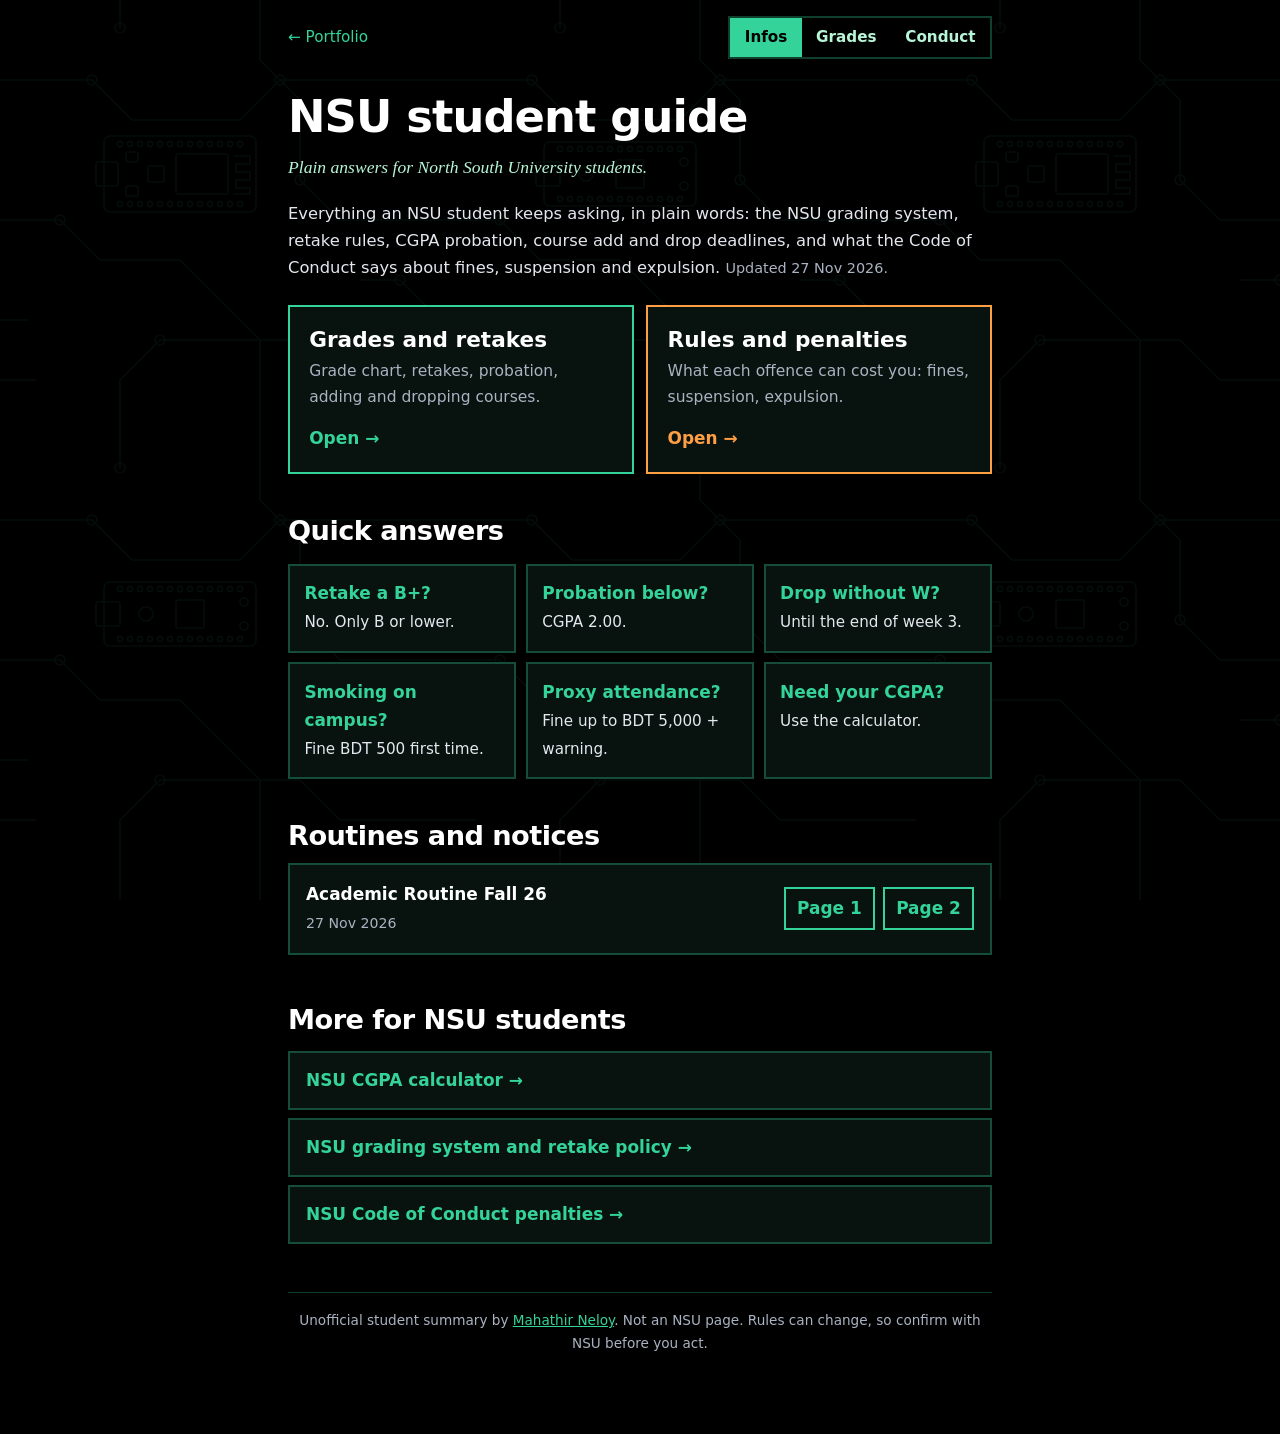
==== commit 0dbf7533: "Add files via upload" ====
--- a/infos.html
+++ b/infos.html
@@ -1,115 +1,21 @@
 <!DOCTYPE html>
 <html lang="en"><head><meta charset="UTF-8"><meta http-equiv="Content-Security-Policy" content="default-src 'self'; script-src 'self' 'unsafe-inline'; style-src 'self' 'unsafe-inline' https://fonts.googleapis.com; font-src https://fonts.gstatic.com; img-src 'self' data: blob:; connect-src 'self'; base-uri 'self'; form-action 'self'; object-src 'none'"><meta name="referrer" content="strict-origin-when-cross-origin"><script>if(top!==self){try{top.location.href=self.location.href}catch(e){document.documentElement.style.display='none'}}</script><meta name="viewport" content="width=device-width, initial-scale=1.0, viewport-fit=cover">
-<title>NSU Grading, Retake Policy &amp; Code of Conduct | Infos</title>
-<meta name="description" content="NSU grading system, retake policy, probation, course drop rules and the student Code of Conduct in plain words. Unofficial student summary.">
-<link rel="canonical" href="https://mahathirjneloy.github.io/infos.html"><meta property="og:type" content="website"><meta property="og:url" content="https://mahathirjneloy.github.io/infos.html"><meta property="og:title" content="Infos | Mahathir Neloy"><meta property="og:description" content="NSU grading system, retake policy, probation, course drop rules and the student Code of Conduct in plain words. Unofficial student summary.">
+<title>NSU Student Guide: Grading, Retakes, Probation and Code of Conduct</title>
+<meta name="description" content="Free guide for North South University (NSU) students: grading system, retake policy, probation, add or drop deadlines and Code of Conduct penalties.">
+<meta name="robots" content="index, follow, max-snippet:-1"><meta name="author" content="Mahathir Neloy">
+<link rel="canonical" href="https://mahathirjneloy.github.io/infos.html"><meta property="og:site_name" content="Mahathir Neloy"><meta property="og:locale" content="en_US"><meta name="twitter:card" content="summary"><meta name="twitter:title" content="NSU Student Guide: Grading, Retakes, Probation and Code of Conduct"><meta name="twitter:description" content="Free guide for North South University (NSU) students: grading system, retake policy, probation, add or drop deadlines and Code of Conduct penalties."><meta property="og:type" content="article"><meta property="og:url" content="https://mahathirjneloy.github.io/infos.html"><meta property="og:title" content="NSU Student Guide: Grading, Retakes, Probation and Code of Conduct"><meta property="og:description" content="Free guide for North South University (NSU) students: grading system, retake policy, probation, add or drop deadlines and Code of Conduct penalties."><script type="application/ld+json">{"@context": "https://schema.org", "@graph": [{"@type": "WebPage", "name": "NSU Student Guide: Grading, Retakes, Probation and Code of Conduct", "url": "https://mahathirjneloy.github.io/infos.html", "description": "Free guide for North South University (NSU) students: grading system, retake policy, probation, add or drop deadlines and Code of Conduct penalties.", "inLanguage": "en", "datePublished": "2026-11-26", "dateModified": "2026-11-27", "about": {"@type": "CollegeOrUniversity", "name": "North South University", "alternateName": "NSU", "url": "https://www.northsouth.edu/"}, "author": {"@type": "Person", "name": "Mahathir Neloy", "url": "https://mahathirjneloy.github.io/"}}, {"@type": "BreadcrumbList", "itemListElement": [{"@type": "ListItem", "position": 1, "name": "Home", "item": "https://mahathirjneloy.github.io/"}, {"@type": "ListItem", "position": 2, "name": "Infos", "item": "https://mahathirjneloy.github.io/infos.html"}]}]}</script>
 <link rel="icon" type="image/svg+xml" href="data:image/svg+xml,<svg xmlns='http://www.w3.org/2000/svg' viewBox='0 0 32 32'><rect width='32' height='32' rx='9' fill='%23000'/><rect x='1' y='1' width='30' height='30' rx='8' fill='none' stroke='%2310b981' stroke-width='2'/><text x='16' y='21' font-family='system-ui,sans-serif' font-weight='700' font-size='12' fill='%23b7f5d6' text-anchor='middle'>MJ</text></svg>">
 <link rel="preconnect" href="https://fonts.googleapis.com"><link rel="preconnect" href="https://fonts.gstatic.com" crossorigin>
 <link rel="preload" as="style" href="https://fonts.googleapis.com/css2?family=Outfit:wght@300;400;500;600&family=JetBrains+Mono:wght@400;500&display=swap" onload="this.onload=null;this.rel='stylesheet'"><noscript><link rel="stylesheet" href="https://fonts.googleapis.com/css2?family=Outfit:wght@300;400;500;600&family=JetBrains+Mono:wght@400;500&display=swap"></noscript>
-<style>
-:root{--b1:#b7f5d6;--b3:#34d399;--line:rgba(255,255,255,.12);--mut:#98a0b3;--txt:#d0d5df;--mono:'JetBrains Mono',monospace}
-*{box-sizing:border-box;margin:0}
-[hidden]{display:none!important}
-body{background:#000;color:var(--txt);font-family:'Outfit',system-ui,sans-serif;min-height:100vh;line-height:1.55;padding:1.25rem max(1rem,env(safe-area-inset-right)) 5rem max(1rem,env(safe-area-inset-left));background-image:radial-gradient(60rem 30rem at 50% -8%,rgba(5,66,44,.5),transparent 70%)}
-.wrap{width:100%;max-width:52rem;margin:0 auto}
-a{color:var(--b3)}
-.back{display:inline-block;font:.78rem var(--mono);text-decoration:none}
-header{text-align:center;margin:1.25rem 0 1.5rem}
-h1{font-size:clamp(2.2rem,8vw,3.4rem);color:#fff;line-height:1.15}
-h2{font-size:1.25rem;color:#fff;margin:2.25rem 0 .8rem}
-h3{font-size:.95rem;color:#fff}
-.menu{display:grid;grid-template-columns:repeat(3,minmax(0,1fr));gap:.5rem;position:sticky;top:0;z-index:20;background:#000;padding:.5rem 0}
-.menu a{display:flex;flex-direction:column;align-items:center;text-align:center;gap:.15rem;padding:.7rem .3rem;border:2px solid rgba(52,211,153,.45);text-decoration:none;color:var(--b1)}
-.menu b{font:700 .85rem var(--hd,system-ui);text-transform:uppercase;letter-spacing:.06em}
-.menu small{font-size:.72rem;line-height:1.3;color:var(--mut)}
-.menu a[aria-current="true"]{background:var(--b3);border-color:var(--b3);color:#000}
-.menu a[aria-current="true"] small{color:#00281a}
-.sec{scroll-margin-top:6rem}
-.block{background:#060d0a;border:1px solid rgba(52,211,153,.25);padding:1rem}
-.src{margin-top:2rem;font-size:.82rem;color:var(--mut)}
-.small{font-size:.86rem;color:var(--mut);margin-top:.6rem}
-.check{display:flex;flex-wrap:wrap;align-items:center;justify-content:space-between;gap:.8rem}
-.check label{display:flex;flex-direction:column;gap:.35rem;font-weight:500;color:#fff}
-.check input,#find{background:#000;color:#fff;border:2px solid rgba(52,211,153,.45);padding:.6rem .8rem;font:500 1.1rem var(--mono);width:9rem;outline:0}
-.check output{font:700 2.4rem var(--hd,system-ui);color:var(--b3);min-height:3.6rem;text-align:right}
-.check output small{display:block;font:500 .85rem var(--mono);color:var(--mut)}
-table{width:100%;border-collapse:collapse;margin-top:.75rem;font-size:.92rem}
-th{text-align:left;font-weight:500;color:var(--mut);font-size:.75rem;text-transform:uppercase;letter-spacing:.08em;padding:.35rem .5rem}
-td{padding:.35rem .5rem;border-top:1px solid var(--line)}
-td:nth-child(2){font-weight:600;color:#fff}th:last-child,td:last-child{text-align:right}td:last-child{color:var(--b1);font-family:var(--mono)}
-tr.hit td{background:rgba(52,211,153,.22)}
-.trio{display:grid;grid-template-columns:repeat(3,minmax(0,1fr));gap:.5rem}
-.trio div{display:flex;flex-direction:column;gap:.3rem}
-.trio b{font:700 1.5rem/1.2 var(--hd,system-ui);color:var(--b3)}
-.trio span{font-size:.88rem}
-.steps{list-style:none;padding:0;display:grid;gap:.5rem}
-.steps li{display:grid;grid-template-columns:8.5rem minmax(0,1fr);gap:.75rem;padding:.7rem .9rem;background:#060d0a;border-left:4px solid var(--b3)}
-.steps li.warn{border-left-color:#f5c451}.steps li.stop{border-left-color:#ff6b6b}
-.steps b{color:#fff;font-weight:600}
-ul.plain{padding-left:1.1rem;display:grid;gap:.45rem}
-details{border:1px solid rgba(52,211,153,.25);background:#060d0a;margin-top:.5rem}
-summary{cursor:pointer;padding:.75rem .9rem;color:#fff;font-weight:600;list-style:none;display:flex;justify-content:space-between;gap:1rem}
-summary::-webkit-details-marker{display:none}
-summary::after{content:'+';color:var(--b3);font-family:var(--mono)}
-details[open]>summary::after{content:'\2212'}
-.in{padding:0 .9rem .9rem}
-.rule{padding:.7rem 0;border-top:1px solid var(--line)}
-.rule p{color:#fff;font-size:.93rem}
-.pen{display:flex;flex-wrap:wrap;gap:.35rem;margin-top:.4rem}
-.pen span{font-size:.8rem;padding:.15rem .5rem;border:1px solid var(--line);background:#000}
-.pen i{font-style:normal;color:var(--b3);font-family:var(--mono);font-size:.72rem;margin-right:.35rem}
-.pen .ex{border-color:#ff6b6b;color:#ffb3b3}
-#find{width:100%;font-size:16px;margin-top:1rem}
-.grouph{font-size:.78rem;text-transform:uppercase;letter-spacing:.12em;color:var(--b3);margin:1.4rem 0 .1rem}
-.file{display:flex;justify-content:space-between;align-items:center;gap:1rem;padding:.9rem 1rem;margin-top:.5rem;text-decoration:none;color:inherit}
-.file b{display:block;color:#fff;overflow-wrap:anywhere}
-.file small{color:var(--mut);font:.75rem var(--mono)}
-.file em{font-style:normal;color:var(--b3);font-weight:600;white-space:nowrap}
-.go2{display:inline-block;margin-top:1rem;padding:.65rem 1.2rem;background:#fff;color:#000;font-weight:700;text-decoration:none}
-footer{margin-top:2.5rem;padding-top:1rem;border-top:1px solid var(--line);font-size:.82rem;color:var(--mut);text-align:center}
-@media(max-width:560px){.trio{grid-template-columns:1fr}.steps li{grid-template-columns:1fr;gap:.1rem}.menu small{display:none}}
-</style><link rel="stylesheet" href="theme.css"><link rel="preload" as="style" href="https://fonts.googleapis.com/css2?family=Montserrat:wght@500;700;800&family=Noto+Serif:ital,wght@1,400&display=swap" onload="this.onload=null;this.rel='stylesheet'"><noscript><link rel="stylesheet" href="https://fonts.googleapis.com/css2?family=Montserrat:wght@500;700;800&family=Noto+Serif:ital,wght@1,400&display=swap"></noscript><style id="totop-css">#totop{position:fixed;right:max(1.25rem,env(safe-area-inset-right));bottom:max(1.25rem,env(safe-area-inset-bottom));z-index:50;width:2.9rem;height:2.9rem;display:flex;align-items:center;justify-content:center;padding:0;background:#060d0a;color:#b7f5d6;border:2px solid rgba(52,211,153,.6);cursor:pointer;opacity:0;visibility:hidden;transform:translateY(10px);transition:opacity .25s,transform .25s,visibility .25s,background .2s,color .2s,border-color .2s}#totop.on{opacity:1;visibility:visible;transform:none}#totop:hover,#totop:focus-visible{background:#34d399;border-color:#34d399;color:#000;outline:none}#totop svg{width:1.2rem;height:1.2rem;display:block}</style><meta name="generator" content="infos-1"></head><body>
+<link rel="stylesheet" href="theme.css"><link rel="preload" as="style" href="https://fonts.googleapis.com/css2?family=Montserrat:wght@500;700;800&family=Noto+Serif:ital,wght@1,400&display=swap" onload="this.onload=null;this.rel='stylesheet'"><noscript><link rel="stylesheet" href="https://fonts.googleapis.com/css2?family=Montserrat:wght@500;700;800&family=Noto+Serif:ital,wght@1,400&display=swap"></noscript><link rel="stylesheet" href="infos.css?v=3"><style id="totop-css">#totop{position:fixed;right:max(1.25rem,env(safe-area-inset-right));bottom:max(1.25rem,env(safe-area-inset-bottom));z-index:50;width:2.9rem;height:2.9rem;display:flex;align-items:center;justify-content:center;padding:0;background:#060d0a;color:#b7f5d6;border:2px solid rgba(52,211,153,.6);cursor:pointer;opacity:0;visibility:hidden;transform:translateY(10px);transition:opacity .25s,transform .25s,visibility .25s}#totop.on{opacity:1;visibility:visible;transform:none}#totop:hover,#totop:focus-visible{background:#34d399;border-color:#34d399;color:#000;outline:none}#totop svg{width:1.2rem;height:1.2rem;display:block}</style><meta name="generator" content="infos-4"></head><body>
 <div class="wrap">
-<a class="back" href="index.html">&larr; Back to portfolio</a>
-<header><h1>Infos</h1><p>NSU rules in plain words.</p></header>
-<nav class="menu" aria-label="Choose a topic"><a href="#grades"><b>Grades</b><small>CGPA, retake, drop</small></a><a href="#conduct"><b>Conduct</b><small>Rules and penalties</small></a><a href="#files"><b>Files</b><small>Routines, notices</small></a></nav>
-<main><section class="sec" id="grades"><h2>Check your grade</h2><div class="block"><div class="check"><label>Your score (0 to 100)<input id="score" type="number" inputmode="numeric" min="0" max="100" step="1" placeholder="85"></label><output id="out" for="score"></output></div><table id="gt"><thead><tr><th>Score</th><th>Grade</th><th>Points</th></tr></thead><tbody><tr data-min="93"><td>93 and above</td><td>A (Excellent)</td><td>4.0</td></tr><tr data-min="90"><td>90 to 92</td><td>A-</td><td>3.7</td></tr><tr data-min="87"><td>87 to 89</td><td>B+</td><td>3.3</td></tr><tr data-min="83"><td>83 to 86</td><td>B (Good)</td><td>3.0</td></tr><tr data-min="80"><td>80 to 82</td><td>B-</td><td>2.7</td></tr><tr data-min="77"><td>77 to 79</td><td>C+</td><td>2.3</td></tr><tr data-min="73"><td>73 to 76</td><td>C (Average)</td><td>2.0</td></tr><tr data-min="70"><td>70 to 72</td><td>C-</td><td>1.7</td></tr><tr data-min="67"><td>67 to 69</td><td>D+</td><td>1.3</td></tr><tr data-min="60"><td>60 to 66</td><td>D (Poor)</td><td>1.0</td></tr><tr data-min="0"><td>Below 60</td><td>F (Failure)</td><td>0.0</td></tr></tbody></table><p class="small">The grade chart also lists I (Incomplete) and W (Withdrawal) with 0.0 points.</p></div><h2>Retake rules</h2><div class="trio"><div class="block"><b>B or lower</b><span>Only these grades can be retaken.</span></div><div class="block"><b>Best counts</b><span>Your best grade in the course is used for CGPA.</span></div><div class="block"><b>3 retakes</b><span>The normal limit. A 4th retake needs approval from the Vice-Chancellor.</span></div></div><h2>CGPA and probation (undergraduate)</h2><ul class="steps"><li><b>2.00 or higher</b><span>Good academic standing.</span></li><li class="warn"><b>Below 2.00</b><span>Probation. You get up to three terms to reach 2.00.</span></li><li class="stop"><b>4th term</b><span>If you still have not reached 2.00, you are dismissed. A dismissed student cannot be readmitted or start again with a new ID, unless the Academic Council approves an exception.</span></li></ul><p class="small">Graduate programs: the passing CGPA is currently 2.75 (2.70 for EMBA), with the same three term limit.</p><h2>Adding and dropping courses</h2><ul class="steps"><li><b>Week 1</b><span>Add a course with your advisor’s permission, if there is space.</span></li><li><b>Week 2</b><span>Adding also needs the instructor’s authorization. No adds after this week.</span></li><li><b>Up to end of week 3</b><span>Drop with nothing on your record.</span></li><li class="warn"><b>Week 3 to week 6</b><span>Dropping puts a W on your record.</span></li><li class="stop"><b>After week 6</b><span>No more drops.</span></li></ul><p class="small">Semester system: week 12 replaces week 6. Talk to your advisor before adding or dropping.</p><h2>Do not get stuck</h2><div class="block"><ul class="plain"><li>Missing three classes in a row can get you dropped from the course.</li><li>If you never attend in the first two weeks and do not tell the instructor, you may be dropped.</li><li>Pass all required 100 level courses by your third term, or higher level courses stay locked (English courses are the exception).</li><li>Fail a required 100 level course twice and you can take only that course and English until you pass it.</li><li>Pass ENG105 by your fourth term, or other courses stay locked.</li><li>Leaving a term without officially withdrawing gives you F grades.</li></ul><p class="small">Exceptions to the 100 level and English rules need the department Chair and further approval.</p></div><h2>More rules</h2><details><summary>Withdrawing for a whole term</summary><div class="in"><ul class="plain"><li>Contact the Office of the Registrar. Telling an instructor is not enough.</li><li>Not allowed after week 6 (week 12 in a semester), except for verified non-academic hardship approved by the department Chair.</li></ul></div></details><details><summary>Credits and time limits</summary><div class="in"><ul class="plain"><li>Full time: at least 12 credits per trimester (15 per semester).</li><li>Taking more than the regular load needs written permission.</li><li>Finish an undergraduate degree within 6 years and a graduate degree within 4. Exceptions need the Academic Council.</li><li>Class standing by credits earned: 0 to 30 Freshman, 31 to 60 Sophomore, 61 to 90 Junior, over 90 Senior.</li></ul></div></details><details><summary>Excluding courses</summary><div class="in"><ul class="plain"><li>Only after completing 80% of required credits.</li><li>Core courses cannot be excluded.</li><li>Not allowed for raising CGPA to avoid probation, change department or get financial aid.</li><li>After changing program, courses the new program does not require can be excluded.</li></ul></div></details><details><summary>Transfer, program change, internship</summary><div class="in"><ul class="plain"><li>Up to 50% of credit earned elsewhere can transfer, only for grade C or above. Transferred grades do not count in CGPA.</li><li>To change program, in general raise CGPA to 3.00 in 3 terms and complete 27 credits in your current program, then apply to the department Chair.</li><li>Internship needs at least 100 credits. No other courses during it.</li></ul></div></details><details><summary>Registration and readmission</summary><div class="in"><ul class="plain"><li>Late registration needs the department Chair’s permission and a late fee.</li><li>In good standing but missed two terms in a row without notice? You must apply for readmission.</li></ul></div></details><a class="go2" href="nsu.html">Open the CGPA calculator</a><p class="src">Summarised from NSU Academic Information and Policies 2026 and the NSU grading chart.</p></section>
-<section class="sec" id="conduct"><h2>The penalties</h2><div class="block"><ul class="plain"><li><b>Verbal warning:</b> goes in your file.</li><li><b>Written warning + guardian called:</b> final warning, you and your guardian sign a bond.</li><li><b>Loss of privilege:</b> a service or activity is taken away for a while.</li><li><b>Fine</b>, and <b>restitution</b> (paying for damage or loss).</li><li><b>Disciplinary probation:</b> you keep studying, but another violation can bring harsher action. Awards or financial aid may be affected.</li><li><b>Suspension:</b> for example up to 2 semesters. A temporary one can start at once if someone is seen as a threat, and returning to campus during it can lead to dismissal or expulsion.</li><li><b>Expulsion:</b> permanent, needs Vice-Chancellor approval, and shows on your transcript.</li></ul></div><h2>What is not allowed</h2><p>Tap a topic. The labels show the penalty for the 1st, 2nd and 3rd time.</p><p class="small">These are guideline maximums. Past offences count, each case is judged separately, penalties can be reduced, and unlisted acts can still be punished.</p><input id="find" type="search" placeholder="Search: smoking, ID, plagiarism..." aria-label="Search the rules" hidden><p id="none" class="small" hidden>Nothing found. Try another word.</p><div class="grp2"><h3 class="grouph">Classes and exams</h3><details class="cat"><summary>Cheating, copying and plagiarism</summary><div class="in"><div class="rule"><p>Cheating, helping others cheat, faking data, plagiarism (also reusing your own old work without permission), or sharing and selling exams or assignments.</p><div class="pen"><span><i>1st</i>F for that work or the whole course, or sent to the Proctor, who decides</span></div></div><div class="rule"><p>Helping current students with assignments or exams for a course you already completed, paid or free (if sent to the Proctor).</p><div class="pen"><span><i>1st</i>Written warning + guardian called + fine up to BDT 20,000</span><span><i>2nd</i>Suspension + fine up to BDT 30,000</span></div></div></div></details><details class="cat"><summary>Disrupting university activities</summary><div class="in"><div class="rule"><p>Blocking or disturbing classes, exams, events or office work, on or off campus, including online.</p><div class="pen"><span><i>1st</i>Written warning + guardian called</span><span><i>2nd</i>Suspension</span><span class="ex"><i>3rd</i>Expulsion</span></div></div></div></details><details class="cat"><summary>Disobeying officials and restricted areas</summary><div class="in"><div class="rule"><p>Ignoring, resisting or arguing aggressively with a university official’s instructions.</p><div class="pen"><span><i>1st</i>Written warning + guardian called</span><span><i>2nd</i>Fine up to BDT 10,000</span><span><i>3rd</i>Suspension</span></div></div><div class="rule"><p>Entering places you are not allowed in, such as faculty or staff areas, or another gender’s lounge or toilet.</p><div class="pen"><span><i>1st</i>Written warning</span><span><i>2nd</i>Fine up to BDT 10,000</span><span><i>3rd</i>Suspension</span></div></div></div></details></div><div class="grp2"><h3 class="grouph">Respect and online behaviour</h3><details class="cat"><summary>Sexual harassment</summary><div class="in"><div class="rule"><p>Unwanted advances or touching, sexual comments, jokes, rumours, messages or material, in person or online.</p><div class="pen"><span><i>1st</i>Guardian called + suspension (extreme cases: handed to law enforcement)</span><span class="ex"><i>2nd</i>Expulsion</span></div></div><div class="rule"><p>Secretly recording private talk or body parts to threaten someone.</p><div class="pen"><span><i>1st</i>Guardian called + suspension (extreme cases: handed to law enforcement)</span></div></div></div></details><details class="cat"><summary>Physical abuse</summary><div class="in"><div class="rule"><p>Hitting, pushing, restraining, raising a fist or otherwise hurting or threatening someone physically.</p><div class="pen"><span><i>1st</i>Guardian called + suspension</span><span class="ex"><i>2nd</i>Expulsion</span></div></div></div></details><details class="cat"><summary>Threats and pressure</summary><div class="in"><div class="rule"><p>Threats or undue pressure (including on social media), gathering support for rebellious activity, or disrupting NSU by force.</p><div class="pen"><span><i>1st</i>Guardian called + suspension</span><span class="ex"><i>2nd</i>Expulsion</span></div></div></div></details><details class="cat"><summary>Intolerance</summary><div class="in"><div class="rule"><p>Serious disrespect over gender, race, religion, class, politics, caste or position.</p><div class="pen"><span><i>1st</i>Written warning + guardian called</span><span><i>2nd</i>Suspension</span><span class="ex"><i>3rd</i>Expulsion</span></div></div></div></details><details class="cat"><summary>Indecency, abusive language and cruelty</summary><div class="in"><div class="rule"><p>Offensive or obscene language or pictures, trolling, stalking, cyber-bullying.</p><div class="pen"><span><i>1st</i>Written warning</span><span><i>2nd</i>Fine up to BDT 5,000</span><span><i>3rd</i>Suspension</span></div></div><div class="rule"><p>Sexual behaviour or public displays of affection on campus.</p><div class="pen"><span><i>1st</i>Suspension</span><span class="ex"><i>2nd</i>Expulsion</span></div></div><div class="rule"><p>Indecent exposure.</p><div class="pen"><span><i>1st</i>Verbal warning</span><span><i>2nd</i>Written warning</span><span><i>3rd</i>Fine up to BDT 5,000</span></div></div><div class="rule"><p>Cruelty to people or animals.</p><div class="pen"><span><i>1st</i>Written warning</span><span><i>2nd</i>Suspension</span><span class="ex"><i>3rd</i>Expulsion</span></div></div></div></details><details class="cat"><summary>Posts about NSU, its name and money collection</summary><div class="in"><div class="rule"><p>Trying to damage NSU’s reputation or disrupt it, online or offline.</p><div class="pen"><span class="ex"><i>1st</i>Expulsion</span></div></div><div class="rule"><p>Spreading messages that defame, demean or provoke members of the university.</p><div class="pen"><span><i>1st</i>Suspension</span><span class="ex"><i>2nd</i>Expulsion</span></div></div><div class="rule"><p>Public social media posts or comments that demean faculty, officials or NSU.</p><div class="pen"><span><i>1st</i>Suspension + fine up to BDT 10,000</span><span><i>2nd</i>Suspension + fine up to BDT 20,000</span><span class="ex"><i>3rd</i>Expulsion</span></div></div><div class="rule"><p>Using NSU’s name or logo in a way that benefits students or alumni, without approval.</p><div class="pen"><span><i>1st</i>Suspension + pay back losses</span><span class="ex"><i>2nd</i>Expulsion</span></div></div><div class="rule"><p>Collecting money or donations from students, alumni or staff without written approval.</p><div class="pen"><span><i>1st</i>Suspension + pay back losses</span><span class="ex"><i>2nd</i>Expulsion</span></div></div><div class="rule"><p>Supporting extremism, terrorism or activity against the state and its laws.</p><div class="pen"><span class="ex"><i>1st</i>Expulsion + handed to law enforcement</span></div></div></div></details><details class="cat"><summary>Leaks and interference</summary><div class="in"><div class="rule"><p>Sharing or posting leaked or unofficial announcements and documents that NSU has not officially shared with students.</p><div class="pen"><span><i>1st</i>Suspension</span><span class="ex"><i>2nd</i>Expulsion</span></div></div><div class="rule"><p>Interfering with the admission process.</p><div class="pen"><span><i>1st</i>Suspension</span><span class="ex"><i>2nd</i>Expulsion</span></div></div></div></details></div><div class="grp2"><h3 class="grouph">Safety and substances</h3><details class="cat"><summary>Smoking and vaping</summary><div class="in"><div class="rule"><p>Smoking or vaping on campus.</p><div class="pen"><span><i>1st</i>Fine BDT 500</span><span><i>2nd</i>Fine BDT 3,000 + written warning</span><span><i>3rd</i>Suspension</span></div></div><div class="rule"><p>Carrying cigarettes, vapes or things that can start a fire.</p><div class="pen"><span><i>1st</i>Item seized + verbal warning</span><span><i>2nd</i>Written warning + guardian called</span></div></div><div class="rule"><p>Smoking close to campus.</p><div class="pen"><span><i>1st</i>Verbal warning</span><span><i>2nd</i>Written warning</span><span><i>3rd</i>Fine BDT 500</span></div></div></div></details><details class="cat"><summary>Drugs and alcohol</summary><div class="in"><div class="rule"><p>Drinking or using drugs on campus.</p><div class="pen"><span class="ex"><i>1st</i>Expulsion</span></div></div><div class="rule"><p>Being on campus under the influence.</p><div class="pen"><span><i>1st</i>Fine up to BDT 25,000 + guardian called + suspension</span><span class="ex"><i>2nd</i>Expulsion</span></div></div><div class="rule"><p>Making, selling, delivering or having them (extreme cases: handed to law enforcement).</p><div class="pen"><span><i>1st</i>Guardian called + suspension</span><span class="ex"><i>2nd</i>Expulsion</span></div></div></div></details><details class="cat"><summary>Weapons, explosives and fire items</summary><div class="in"><div class="rule"><p>Using firearms, explosives, hazardous chemicals or unauthorised fireworks.</p><div class="pen"><span class="ex"><i>1st</i>Expulsion + item seized</span></div></div><div class="rule"><p>Having arms, explosives, fireworks or hazardous chemicals.</p><div class="pen"><span><i>1st</i>Guardian called + suspension + item seized</span><span class="ex"><i>2nd</i>Expulsion</span></div></div><div class="rule"><p>Having knives, sharp objects, sticks or anything that can injure (severe cases: handed to law enforcement). Lighters and matches are also banned items.</p><div class="pen"><span><i>1st</i>Written warning + guardian called + item seized</span><span><i>2nd</i>Suspension</span><span class="ex"><i>3rd</i>Expulsion</span></div></div></div></details><details class="cat"><summary>Night stay</summary><div class="in"><div class="rule"><p>Staying late at night without permission from the Vice-Chancellor’s office and parents’ consent.</p><div class="pen"><span><i>1st</i>Guardian called + suspension</span><span class="ex"><i>2nd</i>Expulsion</span></div></div></div></details></div><div class="grp2"><h3 class="grouph">ID card, security and honesty</h3><details class="cat"><summary>ID card attendance</summary><div class="in"><div class="rule"><p>Giving proxy attendance for an absent student.</p><div class="pen"><span><i>1st</i>Fine up to BDT 5,000 + written warning</span><span><i>2nd</i>Guardian called + suspension</span><span class="ex"><i>3rd</i>Expulsion</span></div></div><div class="rule"><p>Handing your ID to someone for proxy attendance.</p><div class="pen"><span><i>1st</i>Fine up to BDT 10,000 + written warning</span><span class="ex"><i>2nd</i>Expulsion</span></div></div></div></details><details class="cat"><summary>Fake or shared ID</summary><div class="in"><div class="rule"><p>Duplicating your own ID.</p><div class="pen"><span><i>1st</i>Fine up to BDT 10,000</span><span><i>2nd</i>Guardian called + suspension</span></div></div><div class="rule"><p>Helping an outsider get in.</p><div class="pen"><span><i>1st</i>Fine up to BDT 25,000 (outsider handed to law enforcement)</span><span><i>2nd</i>Guardian called + suspension</span></div></div><div class="rule"><p>Making an ID so an outsider can get in.</p><div class="pen"><span><i>1st</i>Fine up to BDT 35,000 (outsider handed to law enforcement)</span><span><i>2nd</i>Guardian called + suspension</span></div></div><div class="rule"><p>Helping another current student get in unlawfully.</p><div class="pen"><span><i>1st</i>Fine up to BDT 5,000</span><span><i>2nd</i>Written warning</span><span><i>3rd</i>Guardian called + suspension</span></div></div><div class="rule"><p>Making an ID for another current student to get in.</p><div class="pen"><span><i>1st</i>Fine up to BDT 25,000</span><span><i>2nd</i>Written warning</span><span><i>3rd</i>Guardian called + suspension</span></div></div><div class="rule"><p>Renting your ID, original or copy.</p><div class="pen"><span class="ex"><i>1st</i>Expulsion</span></div></div></div></details><details class="cat"><summary>Security checks and parking</summary><div class="in"><div class="rule"><p>Refusing security checks, misbehaving, or not showing your ID or parking card.</p><div class="pen"><span><i>1st</i>Verbal warning</span><span><i>2nd</i>Written warning + guardian called</span><span><i>3rd</i>Suspension</span></div></div><div class="rule"><p>Breaking parking or speed rules, or misbehaving in the parking area.</p><div class="pen"><span><i>1st</i>Fine BDT 100 + parking card held 3 days</span><span><i>2nd</i>Written warning</span><span><i>3rd</i>Guardian called</span></div></div><div class="rule"><p>Trying to bring unauthorised visitors in through parking.</p><div class="pen"><span><i>1st</i>Fine up to BDT 25,000</span><span><i>2nd</i>Suspension</span><span class="ex"><i>3rd</i>Expulsion</span></div></div></div></details><details class="cat"><summary>Lies and forgery</summary><div class="in"><div class="rule"><p>Forging or misusing university documents, records or funds.</p><div class="pen"><span class="ex"><i>1st</i>Expulsion + pay back losses</span></div></div><div class="rule"><p>False statements or complaints against others.</p><div class="pen"><span><i>1st</i>Guardian called + suspension</span><span class="ex"><i>2nd</i>Expulsion</span></div></div><div class="rule"><p>Fake guardian, fake medical papers or other false information.</p><div class="pen"><span><i>1st</i>Fine up to BDT 25,000 + guardian called</span><span><i>2nd</i>Suspension</span><span class="ex"><i>3rd</i>Expulsion</span></div></div><div class="rule"><p>False information on academic matters, or falsifying academic data.</p><div class="pen"><span><i>1st</i>Guardian called + suspension</span><span class="ex"><i>2nd</i>Expulsion</span></div></div></div></details></div><div class="grp2"><h3 class="grouph">Property and money</h3><details class="cat"><summary>Property damage and hacking</summary><div class="in"><div class="rule"><p>Arson, or damaging property wilfully, maliciously or through negligence.</p><div class="pen"><span class="ex"><i>1st</i>Expulsion + pay for damage</span></div></div><div class="rule"><p>Reckless behaviour that damages property.</p><div class="pen"><span><i>1st</i>Guardian called + suspension + pay for damage + fine of double the value</span><span class="ex"><i>2nd</i>Expulsion + pay for damage</span></div></div><div class="rule"><p>Tampering with lifts, locks or equipment, or hacking NSU servers, sites, online classes or social pages.</p><div class="pen"><span><i>1st</i>Guardian called + written warning + pay for damage + fine of double the value</span><span><i>2nd</i>Suspension + pay for damage + fine of double the value</span></div></div></div></details><details class="cat"><summary>Theft</summary><div class="in"><div class="rule"><p>Misusing university money, equipment, materials or facilities.</p><div class="pen"><span class="ex"><i>1st</i>Expulsion + pay it back</span></div></div><div class="rule"><p>Having, storing or moving stolen goods.</p><div class="pen"><span><i>1st</i>Suspension + pay it back + fine of double the value</span><span class="ex"><i>2nd</i>Expulsion + pay it back</span></div></div><div class="rule"><p>Helping steal or hide university property.</p><div class="pen"><span><i>1st</i>Guardian called + suspension + fine of double the value</span><span class="ex"><i>2nd</i>Expulsion + pay it back</span></div></div><div class="rule"><p>Misusing sponsor or club money, or hiding the accounts.</p><div class="pen"><span><i>1st</i>Suspension + pay it back + fine of double the amount</span><span class="ex"><i>2nd</i>Expulsion + pay it back</span></div></div></div></details></div><div class="grp2"><h3 class="grouph">Clubs, events and TAs</h3><details class="cat"><summary>Promotions and sponsors</summary><div class="in"><div class="rule"><p>Promoting a business, commercial activity or cause without Proctor’s Office approval.</p><div class="pen"><span><i>1st</i>Written warning + fine up to BDT 100,000</span><span><i>2nd</i>Suspension</span><span class="ex"><i>3rd</i>Expulsion</span></div></div><div class="rule"><p>Ignoring the approved size or display area.</p><div class="pen"><span><i>1st</i>Written warning</span><span><i>2nd</i>Fine up to BDT 5,000</span><span><i>3rd</i>Fine up to BDT 10,000</span></div></div><div class="rule"><p>Club promotion without approval, or promotion that disturbs learning.</p><div class="pen"><span><i>1st</i>Proctor’s Office and Vice-Chancellor decide</span></div></div></div></details><details class="cat"><summary>Student clubs</summary><div class="in"><div class="rule"><p>Breaking university policy, or wrong or unapproved promotional material.</p><div class="pen"><span><i>1st</i>Proctor’s Office and Vice-Chancellor decide</span><span><i>2nd</i>Club suspended for one semester</span><span><i>3rd</i>Club suspended for one year</span></div></div><div class="rule"><p>A member who does not meet NSU requirements.</p><div class="pen"><span><i>1st</i>Written warning + fine up to BDT 10,000</span><span><i>2nd</i>Removed from the club</span><span><i>3rd</i>Banned from all clubs</span></div></div><div class="rule"><p>Former members or non members using the club room or joining activities.</p><div class="pen"><span><i>1st</i>Written warning + fine up to BDT 10,000</span><span><i>2nd</i>Banned from all clubs</span></div></div><div class="rule"><p>Members helping them get in or take part.</p><div class="pen"><span><i>1st</i>Written warning + fine up to BDT 10,000 + membership cancelled</span><span><i>2nd</i>Banned from all clubs</span><span><i>3rd</i>Club suspended for one semester + banned from all clubs</span></div></div><div class="rule"><p>Keeping the club room or event areas dirty.</p><div class="pen"><span><i>1st</i>Written warning</span><span><i>2nd</i>Those responsible and club leaders removed + club suspended for one semester</span><span><i>3rd</i>Club suspended for one year</span></div></div><div class="rule"><p>Leaving rubbish or used promo material after an event.</p><div class="pen"><span><i>1st</i>Written warning + fine up to BDT 1,000</span><span><i>2nd</i>Those responsible and club leaders removed + club suspended for one semester</span><span><i>3rd</i>Banned from all clubs</span></div></div><div class="rule"><p>Covering club room windows or doors.</p><div class="pen"><span><i>1st</i>Written warning</span><span><i>2nd</i>Club suspended for one semester</span><span><i>3rd</i>Club suspended for one year</span></div></div><div class="rule"><p>Offering membership to students on academic probation or with CGPA under 2.5.</p><div class="pen"><span><i>1st</i>Written warning</span><span><i>2nd</i>Those responsible and club leaders removed + club suspended for one semester</span><span><i>3rd</i>Club suspended for one year</span></div></div></div></details><details class="cat"><summary>Teaching assistants and consent forms</summary><div class="in"><div class="rule"><p>A TA doing unauthorised work or treating a student unfairly.</p><div class="pen"><span><i>1st</i>Written warning or TA contract ended</span><span><i>2nd</i>Suspension</span><span class="ex"><i>3rd</i>Expulsion</span></div></div><div class="rule"><p>Publicly complaining or causing unrest about something you agreed to on an official consent form.</p><div class="pen"><span><i>1st</i>Suspension</span><span class="ex"><i>2nd</i>Expulsion</span></div></div></div></details></div><h2>If something happens</h2><ul class="steps"><li><b>Complain</b><span>Go to the Proctor’s Office and file a written complaint on their form, or email the Proctor or an assistant proctor.</span></li><li><b>Notice</b><span>The accused student and guardian are told the charges in writing, in advance.</span></li><li><b>Hearing</b><span>You can explain and bring evidence and witnesses. Unknown witnesses do not count. If you do not appear, the case can be heard without you.</span></li><li class="warn"><b>Review</b><span>Apply in writing with your reasons within 10 calendar days of the decision notice. The Disciplinary Committee’s review decision is final.</span></li></ul><p class="src">Summarised from the NSU Code of Conduct for Students (2021 copy).</p></section>
-<section class="sec" id="files"><h2>Routines and notices</h2><div id="list"></div><p id="empty" class="block" hidden>Nothing here yet.</p></section></main>
-<footer>Unofficial student summary by Mahathir Neloy. Not an NSU page. Rules can change, so confirm with NSU before you act.</footer>
+<div class="topline"><a class="back" href="index.html">&larr; Portfolio</a><nav class="pages" aria-label="Infos pages"><a href="infos.html" aria-current="page">Infos</a><a href="nsu-grading.html">Grades</a><a href="nsu-code-of-conduct.html">Conduct</a></nav></div>
+<header><h1>NSU student guide</h1><p>Plain answers for North South University students.</p></header>
+<main>
+<p class="intro">Everything an NSU student keeps asking, in plain words: the NSU grading system, retake rules, CGPA probation, course add and drop deadlines, and what the Code of Conduct says about fines, suspension and expulsion. <span class="upd">Updated <time datetime="2026-11-27">27 Nov 2026</time>.</span></p><div class="doors"><a href="nsu-grading.html"><b>Grades and retakes</b><span>Grade chart, retakes, probation, adding and dropping courses.</span><em>Open &rarr;</em></a><a class="alt" href="nsu-code-of-conduct.html"><b>Rules and penalties</b><span>What each offence can cost you: fines, suspension, expulsion.</span><em>Open &rarr;</em></a></div><section><h2>Quick answers</h2><div class="facts"><a href="nsu-grading.html#retake"><b>Retake a B+?</b><span>No. Only B or lower.</span></a><a href="nsu-grading.html#probation"><b>Probation below?</b><span>CGPA 2.00.</span></a><a href="nsu-grading.html#drop"><b>Drop without W?</b><span>Until the end of week 3.</span></a><a href="nsu-code-of-conduct.html#q=smoking"><b>Smoking on campus?</b><span>Fine BDT 500 first time.</span></a><a href="nsu-code-of-conduct.html#q=proxy"><b>Proxy attendance?</b><span>Fine up to BDT 5,000 + warning.</span></a><a href="nsu.html"><b>Need your CGPA?</b><span>Use the calculator.</span></a></div></section><section id="files"><h2>Routines and notices</h2><div id="list"></div><p id="empty" class="note" hidden>Nothing here yet.</p></section><nav class="related" aria-label="Related pages"><h2>More for NSU students</h2><a href="nsu.html">NSU CGPA calculator &rarr;</a><a href="nsu-grading.html">NSU grading system and retake policy &rarr;</a><a href="nsu-code-of-conduct.html">NSU Code of Conduct penalties &rarr;</a></nav>
+</main>
+<footer>Unofficial student summary by <a href="index.html">Mahathir Neloy</a>. Not an NSU page. Rules can change, so confirm with NSU before you act.</footer>
 </div>
-<script src="updates-data.js"></script>
-<script>
-(function(){
-function $(i){return document.getElementById(i)}
-function all(q){return Array.prototype.slice.call(document.querySelectorAll(q))}
-var ids=['grades','conduct','files'];
-function show(){var h=location.hash.slice(1);if(ids.indexOf(h)<0)h='grades';
- ids.forEach(function(i){$(i).hidden=i!==h});
- all('.menu a').forEach(function(a){a.setAttribute('aria-current',a.hash==='#'+h?'true':'false')})}
-all('.menu a').forEach(function(a){a.addEventListener('click',function(ev){ev.preventDefault();history.replaceState(null,'',a.hash);show();scrollTo(0,0)})});
-addEventListener('hashchange',show);show();
-var rows=all('#gt tbody tr');
-$('score').addEventListener('input',function(){var v=this.value,n=Number(v),o=$('out');o.textContent='';rows.forEach(function(r){r.className=''});
- if(v==='')return;var s=document.createElement('small');
- if(!(n>=0&&n<=100)||n%1){s.textContent='Enter a whole number, 0 to 100';o.appendChild(s);return}
- for(var i=0;i<rows.length;i++){if(n>=+rows[i].getAttribute('data-min')){var c=rows[i].cells;rows[i].className='hit';o.textContent=c[1].textContent.split(' ')[0];s.textContent=c[2].textContent+' points';o.appendChild(s);break}}});
-var find=$('find');find.hidden=false;
-find.addEventListener('input',function(){var q=find.value.trim().toLowerCase(),any=false;
- all('.cat').forEach(function(d){var head=d.querySelector('summary').textContent.toLowerCase().indexOf(q)>=0,hit=false;
-  Array.prototype.forEach.call(d.querySelectorAll('.rule'),function(r){var m=!q||head||r.textContent.toLowerCase().indexOf(q)>=0;r.hidden=!m;if(m)hit=true});
-  d.hidden=!hit;d.open=!!q&&hit;if(hit)any=true});
- all('.grp2').forEach(function(g){g.hidden=!g.querySelector('.cat:not([hidden])')});
- $('none').hidden=any});
-var M=['Jan','Feb','Mar','Apr','May','Jun','Jul','Aug','Sep','Oct','Nov','Dec'];
-var D=(window.UPDATES||[]).slice().sort(function(a,b){var x=a.d||'',y=b.d||'';return x<y?1:x>y?-1:0});
-D.forEach(function(x){var u=x.u&&/^(https?:|[^:]*$)/i.test(x.u)?x.u:'',r=document.createElement(u?'a':'div');r.className='file block';
- if(u){r.href=u;r.target='_blank';r.rel='noopener noreferrer'}
- var l=document.createElement('span'),t=document.createElement('b'),d=document.createElement('small'),p=String(x.d||'').split('-');
- t.textContent=x.t||'';d.textContent=p.length===3&&M[p[1]-1]?(+p[2])+' '+M[p[1]-1]+' '+p[0]:'';l.appendChild(t);l.appendChild(d);r.appendChild(l);
- if(u){var o=document.createElement('em');o.textContent='Open \u2192';r.appendChild(o)}$('list').appendChild(r)});
-$('empty').hidden=D.length>0;
-})();
-</script>
+<script src="updates-data.js"></script><script src="infos.js?v=3"></script>
 <button id="totop" type="button" aria-label="Back to top"><svg viewBox="0 0 24 24" fill="none" stroke="currentColor" stroke-width="2.4" stroke-linecap="round" stroke-linejoin="round" aria-hidden="true"><path d="M12 19V5M5 12l7-7 7 7"/></svg></button><script>(function(){var b=document.getElementById("totop");if(!b)return;var p=false;function u(){p=false;b.classList.toggle("on",(window.scrollY||document.documentElement.scrollTop)>500)}addEventListener("scroll",function(){if(!p){p=true;requestAnimationFrame(u)}},{passive:true});u();b.addEventListener("click",function(){var r=matchMedia("(prefers-reduced-motion:reduce)").matches;window.scrollTo({top:0,behavior:r?"auto":"smooth"});b.blur()})})();</script>
 </body></html>
--- a/infos.css
+++ b/infos.css
@@ -0,0 +1,75 @@
+*{box-sizing:border-box;margin:0}
+[hidden]{display:none!important}
+:root{--g:#34d399;--g2:#b7f5d6;--o:#ff9f43;--r:#ff6b6b;--txt:#e4e8ee;--mut:#aab3c2;--bg2:#08120e;--edge:rgba(52,211,153,.3)}
+html{scroll-behavior:smooth}
+body{background:#000;color:var(--txt);font:400 1.06rem/1.65 'Outfit',system-ui,sans-serif;padding:1rem max(1rem,env(safe-area-inset-right)) 5rem max(1rem,env(safe-area-inset-left))}
+html::before{opacity:.06!important}
+.wrap{max-width:44rem;margin:0 auto}
+a{color:var(--g)}
+.topline{display:flex;flex-wrap:wrap;gap:.6rem;justify-content:space-between;align-items:center}
+.back{text-decoration:none;font-size:.95rem}
+.pages{display:flex;border:2px solid var(--edge)}
+.pages a{padding:.45rem .9rem;text-decoration:none;color:var(--g2);font-weight:600;font-size:.95rem}
+.pages a[aria-current]{background:var(--g);color:#000}
+header{padding:2rem 0 1.2rem}
+h1{font-size:clamp(1.9rem,7vw,2.8rem);line-height:1.15;color:#fff}
+header p{margin-top:.6rem;font-size:1.1rem;color:var(--g2)}
+h2{font-size:clamp(1.35rem,5vw,1.7rem);line-height:1.25;color:#fff}
+section{padding-top:2.5rem}
+.sub,.note{color:var(--mut)}
+.note{font-size:.92rem;margin-top:.8rem}
+.lead{font-size:1.05rem}
+.tile{background:var(--bg2);border:2px solid var(--edge);padding:1.1rem;margin-top:1rem}
+label{display:block;font-weight:600;color:#fff;margin-bottom:.5rem}
+input{width:100%;background:#000;color:#fff;border:2px solid var(--g);padding:.8rem 1rem;font:500 1.15rem 'Outfit',system-ui,sans-serif;outline:0}
+input:focus{box-shadow:0 0 0 3px rgba(52,211,153,.25)}
+.result{margin-top:.8rem;font-size:1.2rem;font-weight:600;color:var(--g)}
+table{width:100%;border-collapse:collapse;margin-top:1rem}
+th,td{text-align:left;padding:.45rem .6rem;border-top:1px solid var(--edge)}
+th{font-size:.85rem;color:var(--mut);font-weight:500}
+tr.hit td{background:var(--g);color:#000;font-weight:700}
+details{background:var(--bg2);border:1px solid var(--edge);margin-top:.5rem}
+details[open]{border-color:var(--g)}
+summary{cursor:pointer;list-style:none;display:flex;gap:.8rem;align-items:center;padding:.9rem 1rem;font-weight:600;color:#fff}
+summary::-webkit-details-marker{display:none}
+summary::after{content:"+";margin-left:auto;color:var(--g);font-size:1.4rem;line-height:1}
+details[open]>summary::after{content:"\2212"}
+details p{padding:0 1rem 1rem}
+.cta{display:inline-block;margin-top:1.5rem;background:var(--g);color:#000;font-weight:700;padding:.8rem 1.2rem;text-decoration:none}
+.doors{display:grid;grid-template-columns:1fr 1fr;gap:.8rem}
+.doors a{display:block;background:var(--bg2);border:2px solid var(--g);padding:1.2rem;text-decoration:none;color:var(--txt)}
+.doors a.alt{border-color:var(--o)}
+.doors b{display:block;font:700 1.35rem/1.25 var(--hd,system-ui);color:#fff;margin-bottom:.35rem}
+.doors span{display:block;font-size:.97rem;color:var(--mut)}
+.doors em{display:inline-block;margin-top:.9rem;font-style:normal;font-weight:700;color:var(--g)}
+.doors .alt em{color:var(--o)}
+.facts{display:grid;grid-template-columns:repeat(3,minmax(0,1fr));gap:.6rem;margin-top:1rem}
+.facts a{display:block;background:var(--bg2);border:2px solid var(--edge);padding:.9rem;text-decoration:none;color:var(--txt)}
+.facts a:hover,.doors a:hover{border-color:var(--g2)}
+.facts b{display:block;color:var(--g)}.facts span{font-size:.95rem}
+.try{display:flex;flex-wrap:wrap;gap:.4rem;align-items:center;margin-top:.7rem;color:var(--mut);font-size:.95rem}
+.try button{font:600 .95rem 'Outfit',system-ui,sans-serif;background:#000;color:var(--g2);border:1px solid var(--edge);padding:.3rem .75rem;cursor:pointer;min-height:2.4rem}
+.try button:hover,.try button:focus-visible{border-color:var(--g);outline:none}
+.rgrp h3{margin-top:1.8rem;font-size:.85rem;text-transform:uppercase;letter-spacing:.1em;color:var(--g)}
+.rule{padding:.9rem 0;border-bottom:1px solid var(--edge)}
+.rule b{display:block;color:#fff;font-weight:600;margin-bottom:.35rem}
+.rule ol{list-style:none;padding:0;display:grid;gap:.2rem}
+.rule li{display:flex;gap:.6rem}
+.rule i{flex:none;width:2.2rem;font-style:normal;color:var(--mut);font-size:.85rem;padding-top:.15rem}
+.rule li.s span{color:var(--o)}.rule li.x span{color:var(--r);font-weight:600}
+.words{display:grid;gap:.6rem;margin-top:1rem}
+.words div{background:var(--bg2);border-left:4px solid var(--g);padding:.6rem .9rem}
+.words dt{font-weight:600;color:#fff}.words dd{margin:0}
+.steps{padding-left:1.3rem;display:grid;gap:.5rem;margin-top:1rem}
+.file{display:flex;justify-content:space-between;align-items:center;gap:1rem;padding:1rem;margin-top:.6rem;background:var(--bg2);border:2px solid var(--edge);text-decoration:none;color:inherit}
+a.file:hover{border-color:var(--g)}
+.links{display:flex;gap:.5rem;flex-wrap:wrap}.links a{font-weight:700;text-decoration:none;border:2px solid var(--g);padding:.35rem .7rem;white-space:nowrap}.links a:hover{background:var(--g);color:#000}
+.file b{display:block;color:#fff;overflow-wrap:anywhere}.file small{color:var(--mut)}.file em{font-style:normal;font-weight:700;color:var(--g);white-space:nowrap}
+.intro{color:var(--txt);font-size:1.02rem;margin-bottom:1.5rem}.upd{color:var(--mut);font-size:.9rem}
+h3.th{font:600 .95rem 'Outfit',system-ui,sans-serif;color:var(--mut);margin-top:1.2rem}h3.th+table{margin-top:.3rem}
+.related{margin-top:3rem;display:grid;gap:.5rem}.related h2{margin-bottom:.4rem}
+.related a{display:block;padding:.85rem 1rem;background:var(--bg2);border:2px solid var(--edge);text-decoration:none;font-weight:600}
+.related a:hover{border-color:var(--g)}
+footer{margin-top:3rem;padding-top:1rem;border-top:1px solid var(--edge);font-size:.85rem;color:var(--mut);text-align:center}
+@media(max-width:600px){.doors,.facts{grid-template-columns:1fr}}
+@media(prefers-reduced-motion:reduce){html{scroll-behavior:auto}}
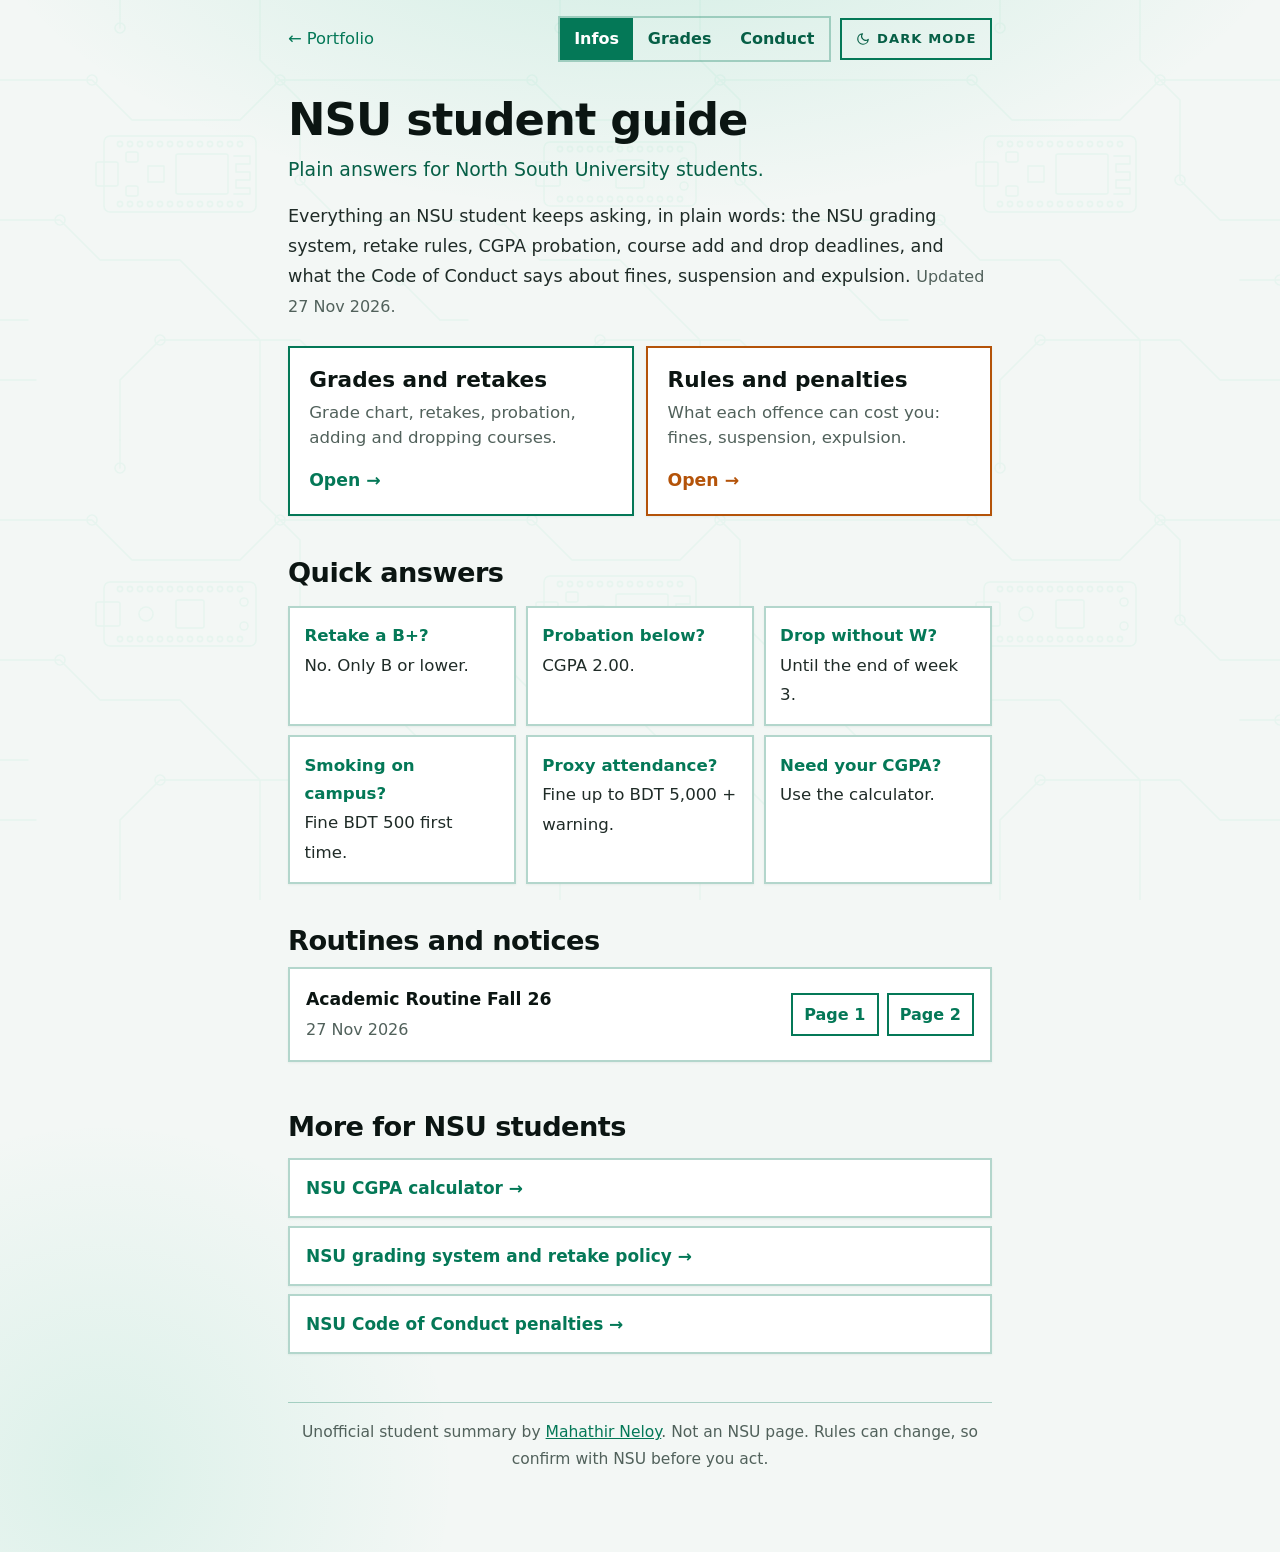
==== commit ef551df3: "Add files via upload" ====
--- a/infos.html
+++ b/infos.html
@@ -7,7 +7,8 @@
 <link rel="icon" type="image/svg+xml" href="data:image/svg+xml,<svg xmlns='http://www.w3.org/2000/svg' viewBox='0 0 32 32'><rect width='32' height='32' rx='9' fill='%23000'/><rect x='1' y='1' width='30' height='30' rx='8' fill='none' stroke='%2310b981' stroke-width='2'/><text x='16' y='21' font-family='system-ui,sans-serif' font-weight='700' font-size='12' fill='%23b7f5d6' text-anchor='middle'>MJ</text></svg>">
 <link rel="preconnect" href="https://fonts.googleapis.com"><link rel="preconnect" href="https://fonts.gstatic.com" crossorigin>
 <link rel="preload" as="style" href="https://fonts.googleapis.com/css2?family=Outfit:wght@300;400;500;600&family=JetBrains+Mono:wght@400;500&display=swap" onload="this.onload=null;this.rel='stylesheet'"><noscript><link rel="stylesheet" href="https://fonts.googleapis.com/css2?family=Outfit:wght@300;400;500;600&family=JetBrains+Mono:wght@400;500&display=swap"></noscript>
-<link rel="stylesheet" href="theme.css"><link rel="preload" as="style" href="https://fonts.googleapis.com/css2?family=Montserrat:wght@500;700;800&family=Noto+Serif:ital,wght@1,400&display=swap" onload="this.onload=null;this.rel='stylesheet'"><noscript><link rel="stylesheet" href="https://fonts.googleapis.com/css2?family=Montserrat:wght@500;700;800&family=Noto+Serif:ital,wght@1,400&display=swap"></noscript><link rel="stylesheet" href="infos.css?v=3"><style id="totop-css">#totop{position:fixed;right:max(1.25rem,env(safe-area-inset-right));bottom:max(1.25rem,env(safe-area-inset-bottom));z-index:50;width:2.9rem;height:2.9rem;display:flex;align-items:center;justify-content:center;padding:0;background:#060d0a;color:#b7f5d6;border:2px solid rgba(52,211,153,.6);cursor:pointer;opacity:0;visibility:hidden;transform:translateY(10px);transition:opacity .25s,transform .25s,visibility .25s}#totop.on{opacity:1;visibility:visible;transform:none}#totop:hover,#totop:focus-visible{background:#34d399;border-color:#34d399;color:#000;outline:none}#totop svg{width:1.2rem;height:1.2rem;display:block}</style><meta name="generator" content="infos-4"></head><body>
+<link rel="stylesheet" href="theme.css"><link rel="preload" as="style" href="https://fonts.googleapis.com/css2?family=Montserrat:wght@500;700;800&family=Noto+Serif:ital,wght@1,400&display=swap" onload="this.onload=null;this.rel='stylesheet'"><noscript><link rel="stylesheet" href="https://fonts.googleapis.com/css2?family=Montserrat:wght@500;700;800&family=Noto+Serif:ital,wght@1,400&display=swap"></noscript><link rel="stylesheet" href="infos.css?v=light1"><style id="totop-css">#totop{position:fixed;right:max(1.25rem,env(safe-area-inset-right));bottom:max(1.25rem,env(safe-area-inset-bottom));z-index:50;width:2.9rem;height:2.9rem;display:flex;align-items:center;justify-content:center;padding:0;background:#060d0a;color:#b7f5d6;border:2px solid rgba(52,211,153,.6);cursor:pointer;opacity:0;visibility:hidden;transform:translateY(10px);transition:opacity .25s,transform .25s,visibility .25s}#totop.on{opacity:1;visibility:visible;transform:none}#totop:hover,#totop:focus-visible{background:#34d399;border-color:#34d399;color:#000;outline:none}#totop svg{width:1.2rem;height:1.2rem;display:block}</style><meta name="generator" content="infos-4"><script id="nsu-theme-early">try{document.documentElement.setAttribute('data-theme',localStorage.getItem('nsu-theme')==='dark'?'dark':'light')}catch(e){}</script>
+</head><body>
 <div class="wrap">
 <div class="topline"><a class="back" href="index.html">&larr; Portfolio</a><nav class="pages" aria-label="Infos pages"><a href="infos.html" aria-current="page">Infos</a><a href="nsu-grading.html">Grades</a><a href="nsu-code-of-conduct.html">Conduct</a></nav></div>
 <header><h1>NSU student guide</h1><p>Plain answers for North South University students.</p></header>
@@ -16,6 +17,6 @@
 </main>
 <footer>Unofficial student summary by <a href="index.html">Mahathir Neloy</a>. Not an NSU page. Rules can change, so confirm with NSU before you act.</footer>
 </div>
-<script src="updates-data.js"></script><script src="infos.js?v=3"></script>
+<script src="updates-data.js"></script><script src="infos.js?v=light1"></script>
 <button id="totop" type="button" aria-label="Back to top"><svg viewBox="0 0 24 24" fill="none" stroke="currentColor" stroke-width="2.4" stroke-linecap="round" stroke-linejoin="round" aria-hidden="true"><path d="M12 19V5M5 12l7-7 7 7"/></svg></button><script>(function(){var b=document.getElementById("totop");if(!b)return;var p=false;function u(){p=false;b.classList.toggle("on",(window.scrollY||document.documentElement.scrollTop)>500)}addEventListener("scroll",function(){if(!p){p=true;requestAnimationFrame(u)}},{passive:true});u();b.addEventListener("click",function(){var r=matchMedia("(prefers-reduced-motion:reduce)").matches;window.scrollTo({top:0,behavior:r?"auto":"smooth"});b.blur()})})();</script>
 </body></html>
--- a/infos.css
+++ b/infos.css
@@ -73,3 +73,58 @@
 footer{margin-top:3rem;padding-top:1rem;border-top:1px solid var(--edge);font-size:.85rem;color:var(--mut);text-align:center}
 @media(max-width:600px){.doors,.facts{grid-template-columns:1fr}}
 @media(prefers-reduced-motion:reduce){html{scroll-behavior:auto}}
+
+/* nsu-light-theme */
+/* ---- theme button (both modes) ---- */
+.tright{display:flex;flex-wrap:wrap;gap:.6rem;align-items:center}
+.tbtn{display:inline-flex;align-items:center;gap:.45rem;padding:.4rem .85rem;min-height:2.6rem;border:2px solid var(--g);background:transparent;color:var(--g2);font:700 .82rem 'Outfit',system-ui,sans-serif;text-transform:uppercase;letter-spacing:.08em;cursor:pointer;border-radius:0}
+.tbtn:hover,.tbtn:focus-visible{background:var(--g);color:#000;outline:none}
+.tbtn .ti{display:inline-flex}
+/* ---- easier to read text (both modes) ---- */
+body{font-size:1.08rem;line-height:1.7}
+header p{font-family:'Outfit',system-ui,sans-serif!important;font-style:normal!important;font-size:1.18rem;line-height:1.5}
+.intro{font-size:1.1rem}
+.upd,.note,.try,.try button,.file small,.links a{font-size:1rem}
+.note{font-size:1rem}
+.try button{padding:.35rem .85rem}
+.doors span,.facts span{font-size:1.04rem;line-height:1.55}
+.facts b{font-size:1.04rem}
+.rgrp h3{font-size:1.02rem;text-transform:none;letter-spacing:.01em;font-weight:700}
+.rule i{font-size:.98rem;width:2.7rem}
+th{font-size:.95rem;font-weight:600}
+h3.th{font-size:1.05rem}
+summary{font-size:1.08rem}
+.related a{font-size:1.06rem}
+footer{font-size:.97rem}
+.pages a{font-size:1rem}
+.back{font-size:1.02rem}
+/* ---- light mode: default. Dark mode = html[data-theme=dark] ---- */
+html:not([data-theme="dark"]){color-scheme:light;--g:#047857;--g2:#065f46;--o:#b45309;--r:#c62828;--txt:#1f2b27;--mut:#51615b;--bg2:#ffffff;--edge:rgba(4,120,87,.3)}
+html:not([data-theme="dark"]) body{background-color:#f3f7f5;background-image:radial-gradient(60rem 30rem at 50% -8%,rgba(16,185,129,.16),transparent 70%),radial-gradient(34rem 34rem at 8% 95%,rgba(16,185,129,.1),transparent 65%)}
+html:not([data-theme="dark"]) h1,
+html:not([data-theme="dark"]) h2,
+html:not([data-theme="dark"]) label,
+html:not([data-theme="dark"]) summary,
+html:not([data-theme="dark"]) .doors b,
+html:not([data-theme="dark"]) .rule b,
+html:not([data-theme="dark"]) .words dt,
+html:not([data-theme="dark"]) .file b{color:#0b1512}
+html:not([data-theme="dark"]) input{background:#fff;color:#0b1512;border-color:#047857}
+html:not([data-theme="dark"]) input:focus{box-shadow:0 0 0 3px rgba(4,120,87,.2)}
+html:not([data-theme="dark"]) tr.hit td,
+html:not([data-theme="dark"]) .pages a[aria-current],
+html:not([data-theme="dark"]) .cta,
+html:not([data-theme="dark"]) .links a:hover,
+html:not([data-theme="dark"]) .tbtn:hover,
+html:not([data-theme="dark"]) .tbtn:focus-visible{color:#fff}
+html:not([data-theme="dark"]) .try button{background:#fff;color:#065f46}
+html:not([data-theme="dark"]) .doors a,
+html:not([data-theme="dark"]) .facts a,
+html:not([data-theme="dark"]) .tile,
+html:not([data-theme="dark"]) details,
+html:not([data-theme="dark"]) .file,
+html:not([data-theme="dark"]) .related a,
+html:not([data-theme="dark"]) .words div{box-shadow:0 1px 2px rgba(6,78,59,.06)}
+html:not([data-theme="dark"]) #totop{background:#fff;color:#047857;border-color:rgba(4,120,87,.6)}
+html:not([data-theme="dark"]) #totop:hover,
+html:not([data-theme="dark"]) #totop:focus-visible{background:#047857;border-color:#047857;color:#fff}
